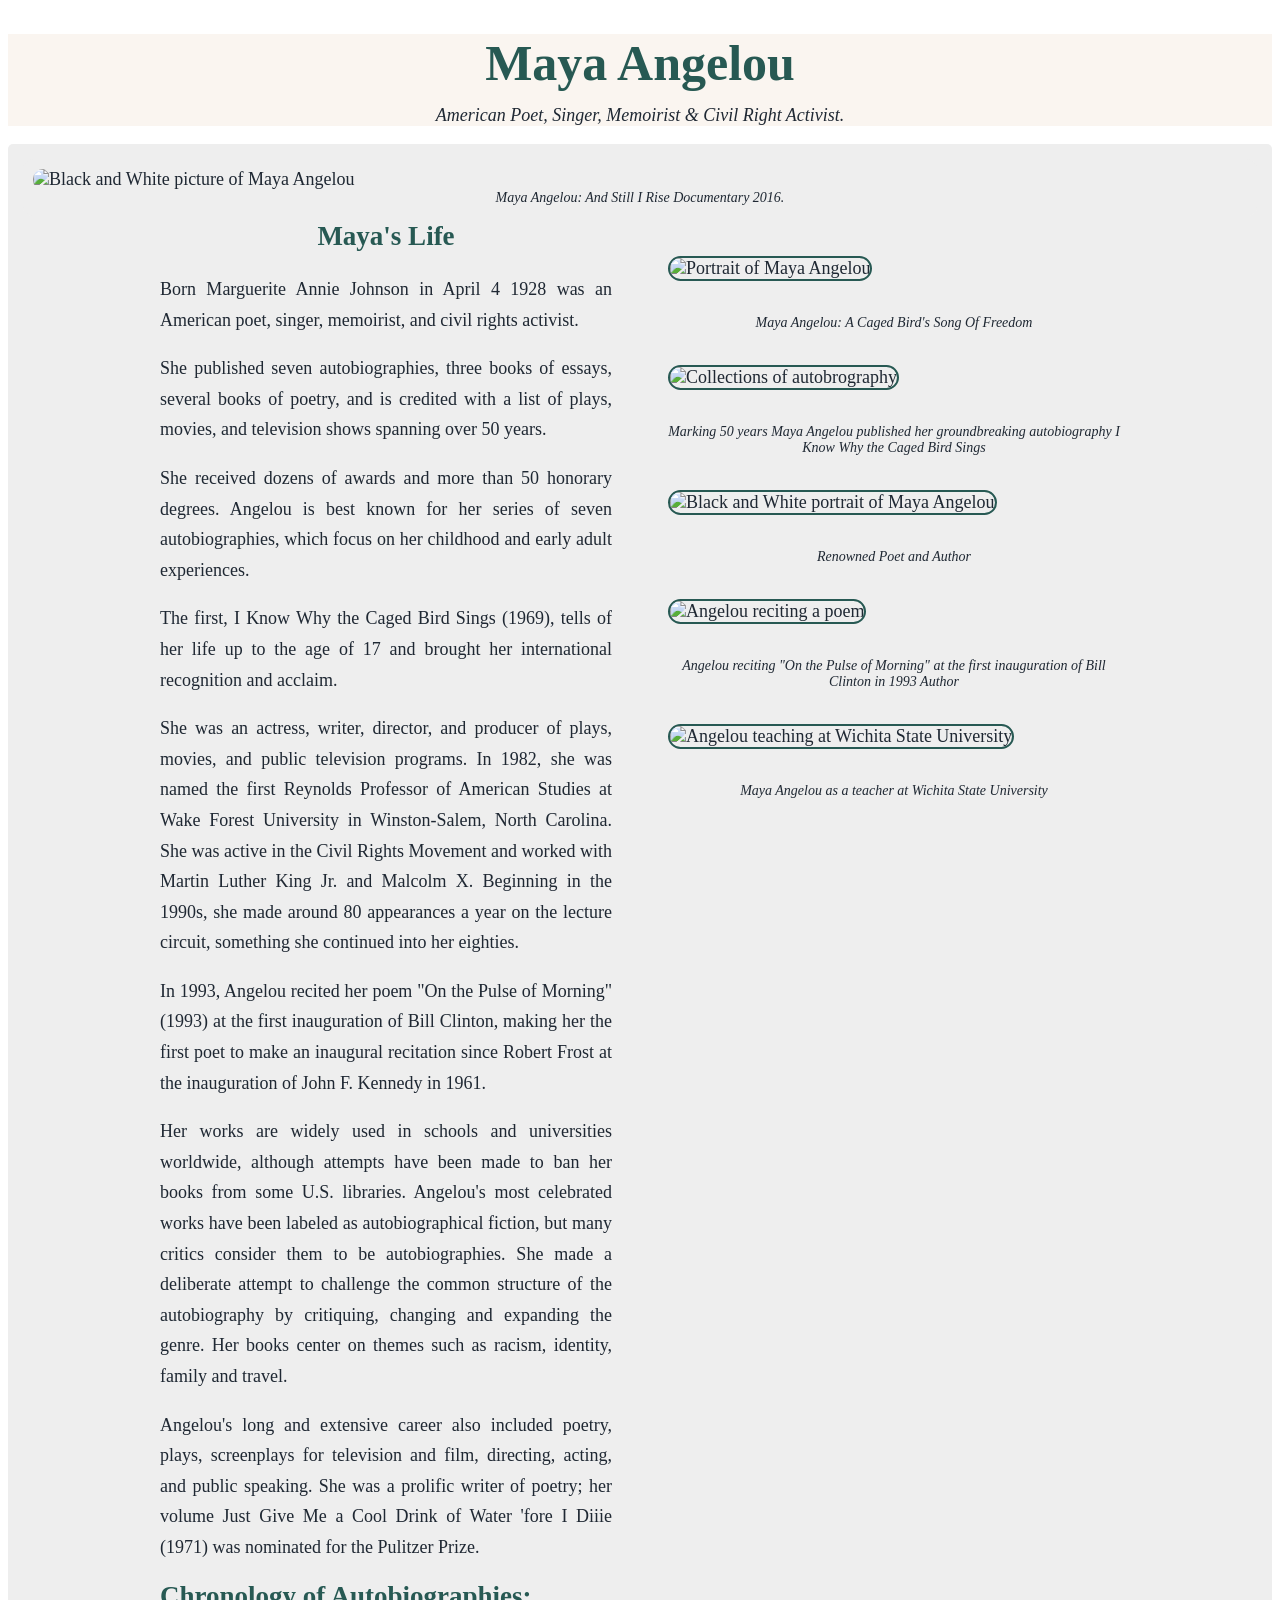
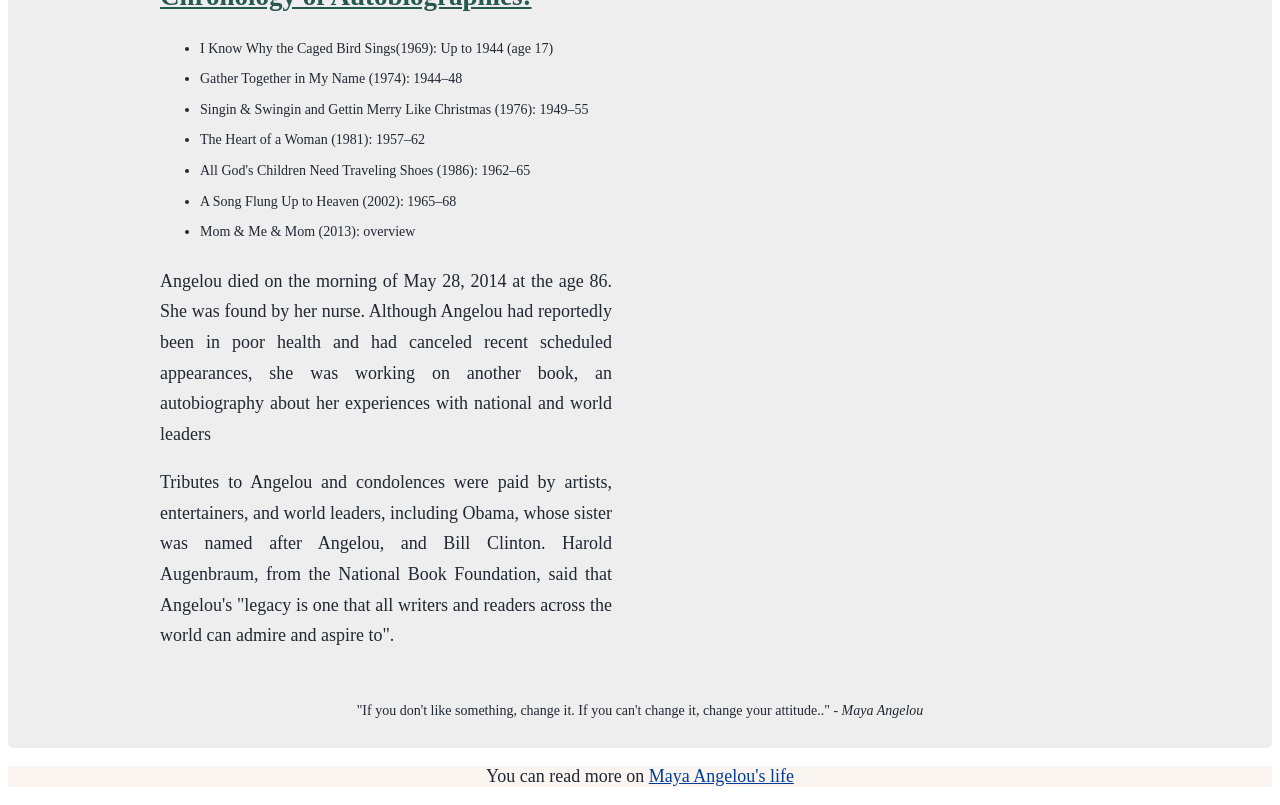
==== index.html @ 57ad1bd8 "change style" ====
<!DOCTYPE html>
<html lang="en">
<head>

  <meta charset="utf-8">
  <meta name="viewport" content="width=device-width, initial-scale=1">

  <title>Tribute</title>
  <link rel="icon" href="favicon.ico" />
  <link rel="stylesheet" href="style.css">

</head>

<body>

  <header>
    <h1 id="title">Maya Angelou</h1>
    <p id="p-title">American Poet, Singer, Memoirist &amp; Civil Right Activist. </p>
  </header>

  <script src="https://cdn.freecodecamp.org/testable-projects-fcc/v1/bundle.js"></script>

  <main id= "main">

    <figure id="img-div">
      <img id ="image" src ="https://i.postimg.cc/cHkvZTs2/mayaImg1.jpg" alt="Black and White picture of Maya Angelou">
      <figcaption id="img-caption">Maya Angelou: And Still I Rise Documentary 2016.</figcaption>
    </figure>

    <div id="life-info">

      <div id="life-maya">
        <h2>Maya's Life</h2>
          <p>Born Marguerite Annie Johnson in April 4 1928 was an American poet, singer, memoirist, and civil rights activist.</p>
          <p>She published seven autobiographies, three books of essays, several books of poetry, and is credited with a list of plays, movies, and television shows spanning over 50 years.</p>
          <p>She received dozens of awards and more than 50 honorary degrees. Angelou is best known for her series of seven autobiographies, which focus on her childhood and early adult experiences.</p>
          <p>The first, I Know Why the Caged Bird Sings (1969), tells of her life up to the age of 17 and brought her international recognition and acclaim.</p>
          <p> She was an actress, writer, director, and producer of plays, movies, and public television programs. In 1982, she was named the first Reynolds Professor of American Studies at Wake Forest University in Winston-Salem, North Carolina. She was active in the Civil Rights Movement and worked with Martin Luther King Jr. and Malcolm X. Beginning in the 1990s, she made around 80 appearances a year on the lecture circuit, something she continued into her eighties.</p>  
          <p>In 1993, Angelou recited her poem "On the Pulse of Morning" (1993) at the first inauguration of Bill Clinton, making her the first poet to make an inaugural recitation since Robert Frost at the inauguration of John F. Kennedy in 1961.</p>
          <p>Her works are widely used in schools and universities worldwide, although attempts have been made to ban her books from some U.S. libraries. Angelou's most celebrated works have been labeled as autobiographical fiction, but many critics consider them to be autobiographies. She made a deliberate attempt to challenge the common structure of the autobiography by critiquing, changing and expanding the genre. Her books center on themes such as racism, identity, family and travel.</p>
          <p>Angelou's long and extensive career also included poetry, plays, screenplays for television and film, directing, acting, and public speaking. She was a prolific writer of poetry; her volume Just Give Me a Cool Drink of Water 'fore I Diiie (1971) was nominated for the Pulitzer Prize.</p>

        <h2 id="autobio">Chronology of Autobiographies:</h2>
          <ul>
            <li>I Know Why the Caged Bird Sings(1969): Up to 1944 (age 17)</li>
            <li>Gather Together in My Name (1974): 1944–48</li>
            <li>Singin &amp; Swingin and Gettin Merry Like Christmas (1976): 1949–55</li>
            <li>The Heart of a Woman (1981): 1957–62</li>
            <li>All God's Children Need Traveling Shoes (1986): 1962–65</li>
            <li>A Song Flung Up to Heaven (2002): 1965–68</li>
            <li>Mom &amp; Me &amp; Mom (2013): overview</li>
          </ul>

          <p>Angelou died on the morning of May 28, 2014 at the age 86. She was found by her nurse. Although Angelou had reportedly been in poor health and had canceled recent scheduled appearances, she was working on another book, an autobiography about her experiences with national and world leaders</p>
          <p>Tributes to Angelou and condolences were paid by artists, entertainers, and world leaders, including Obama, whose sister was named after Angelou, and Bill Clinton. Harold Augenbraum, from the National Book Foundation, said that Angelou's &quot;legacy is one that all writers and readers across the world can admire and aspire to&quot;.</p>
      </div>

      <div id="life-imgs">
        <img class="img-books" src="https://i.postimg.cc/gc5xTMt6/mayaImg3.jpg" alt="Portrait of Maya Angelou">
        <p class="img-caption">Maya Angelou: A Caged Bird&apos;s Song Of Freedom</p>

        <img class="img-books" src="https://i.postimg.cc/rp8sr7s7/mayaImg6.jpg" alt="Collections of autobrography">
        <p class="img-caption">Marking 50 years Maya Angelou published her groundbreaking autobiography I Know Why the Caged Bird Sings</p>

        <img class="img-books" src="https://i.postimg.cc/VNRSZm2Y/mayaImg.jpg" alt="Black and White portrait of Maya Angelou">
        <p class="img-caption">Renowned Poet and Author</p>


        <img class="img-books" src="https://i.postimg.cc/wvjXmZ2q/mayaImg4.jpg" alt="Angelou reciting a poem">
        <p class="img-caption">Angelou reciting "On the Pulse of Morning" at the first inauguration of Bill Clinton in 1993 Author</p>

        <img class="img-books" src="https://i.postimg.cc/xdYy0cbb/mayaImg2.jpg" alt="Angelou teaching at Wichita State University">
        <p class="img-caption">Maya Angelou as a teacher at Wichita State University</p>
      </div>

    </div>

    <div id="tribute-info">
      <blockquote> 
        &quot;If you don&apos;t like something, change it. If you can&apos;t change it, change your attitude..&quot;
        <cite>
        - Maya Angelou
        </cite>
      </blockquote>
    </div>

  </main>

  <footer>
    <p> You can read more on <a id="tribute-link"href="https://en.wikipedia.org/wiki/Maya_Angelou" target="_blank"> Maya Angelou&apos;s life </a></p>
  </footer>

</body>
</html>
---- style.css ----
* {
  box-sizing: border-box;
}

header, main, footer {
  background: rgb(250, 245, 240);
  /* color: rgb(250, 240, 230); */
}

body{
  /* font-family: "Didot", Arial, sans-serif; */
  /* background-color: #F5F5F5; */
  color:#1F2833;
  font-size: 18px;
}

#main{
  padding: 15px;
  border-radius: 5px;
  background: #eee; 
}

#title{
  text-align: center;
  font-weight: bold;
  font-size: 50px;
  color:#275953;
}

#p-title{
  margin-top: -20px;
  text-align: center;
  font-style: italic;
}

#image{
  max-width: 100%;
  display: block;
  margin: 0 auto;
  border-radius: 10px;
}

#img-div{
  background-color:#eee;
  margin: 0;
  padding: 10px;
  border-radius:10px;
}

#img-caption{
  font-size: 14px;
  font-style: italic;
  text-align: center;
}

h2{
  margin-top: -15px;
  text-align: center;
  color:#275953;
}


#autobio{
  text-align: left;
  text-decoration: underline; 
  margin-top: 10px;
}

ul{
  font-size: 14px;
}

#life-info {
  max-width: 1000px;
  height: auto;
  margin: 0 auto;
  display: grid;
  grid-gap: 1rem;
  grid-template-columns: repeat(auto-fit, minmax(400px, 1fr));
}

#life-maya {
  line-height: 1.7em;
  text-align: justify;
  padding: 20px;
}

#life-imgs{
  padding: 20px;
}

.img-books{
  max-width: 100%;
  border-radius: 20px;
  border: 2px solid #275953;
  margin: 20px 0;
}

.img-caption{
  font-size: 14px;
  font-style: italic;
  text-align: center;
}

#tribute-info{
  text-align: center;       
  font-size: 14px; 
}

footer {
  text-align: center;       
}

a{
  text-decoration: underline;
  color:#003E9C;  
  text-align: center;
}

a:hover{
  color:#732828;
}
@media (max-width: 320px) {
  #life-info {
    width: 100%;
  }
}  

@media  (max-width: 850px) {
  #life-info{
    grid-template-columns: 2fr;  
    width: 100%;
  }
}
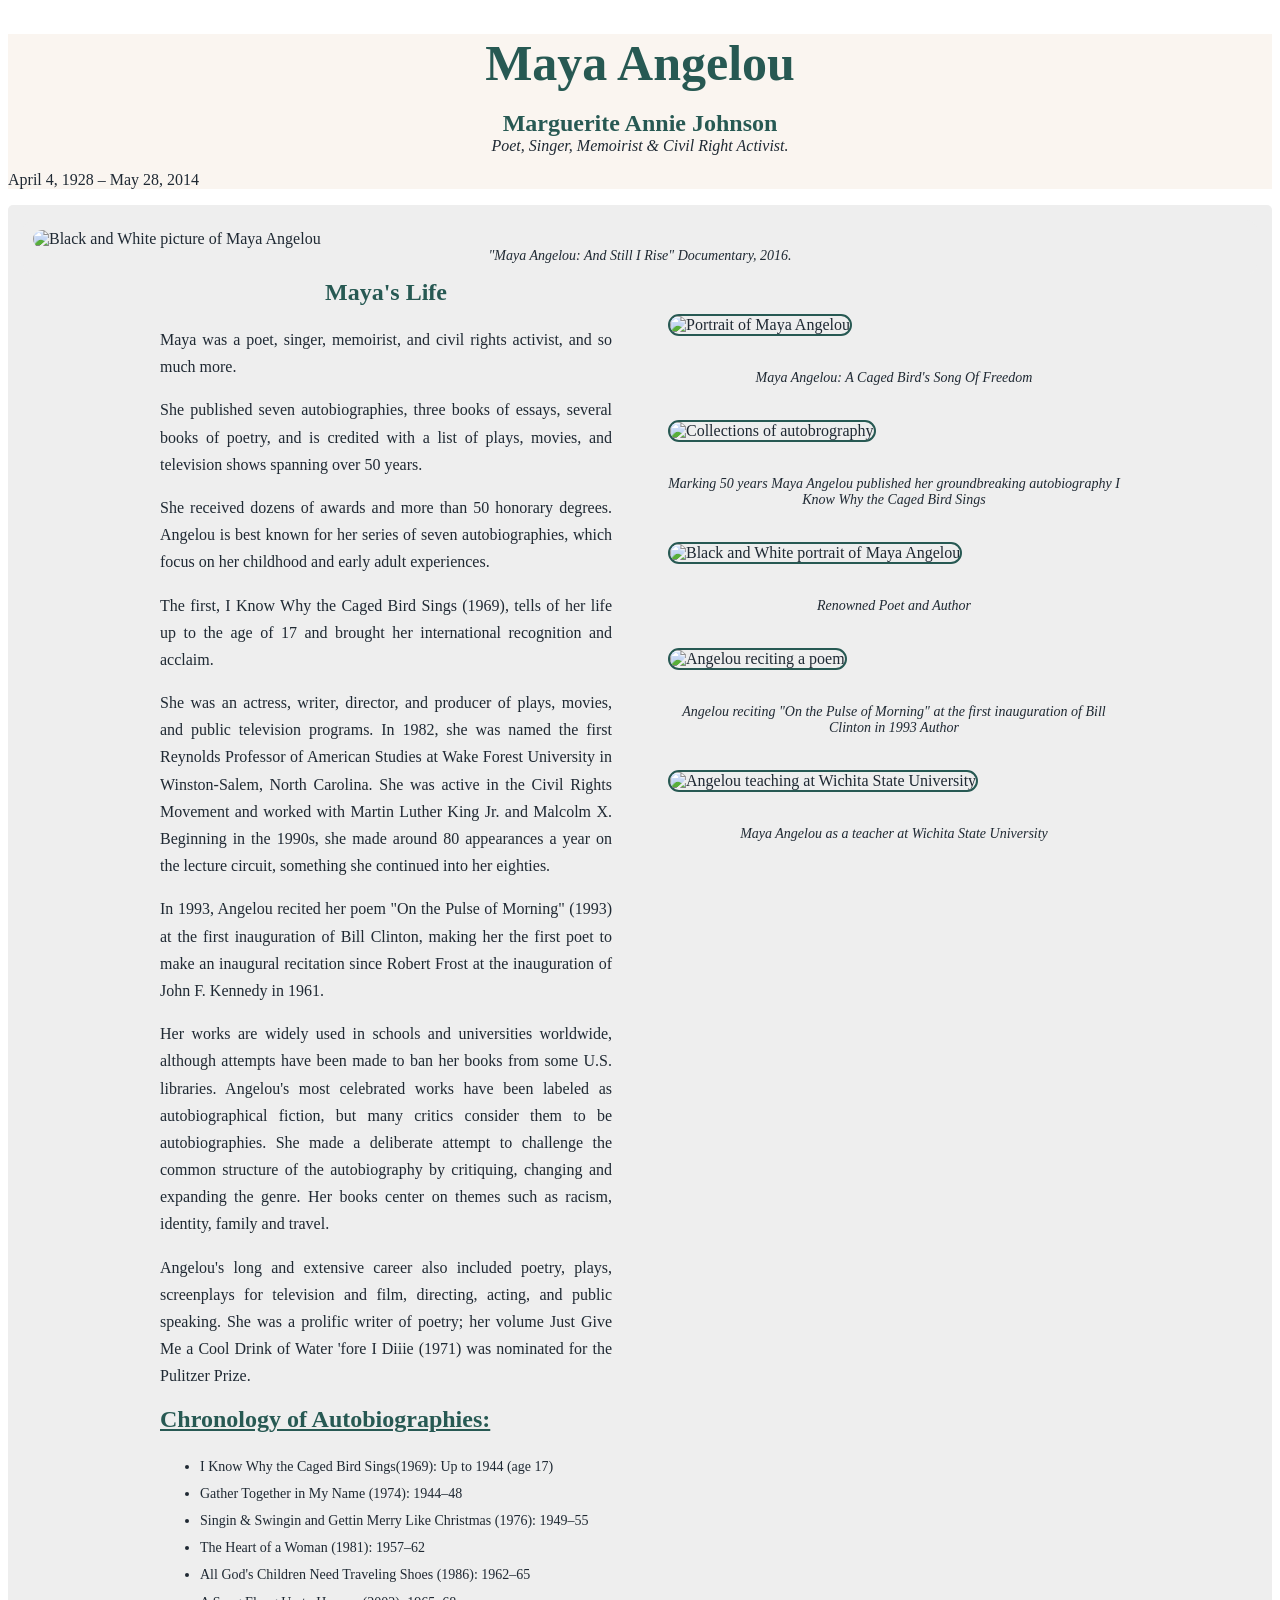
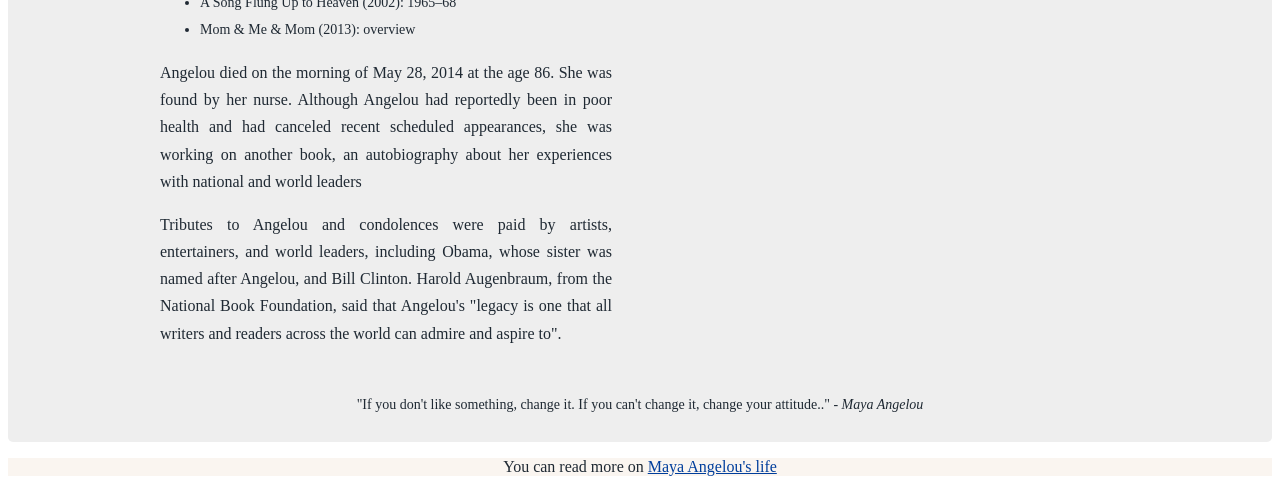
==== commit daf7f19c: "fix text and links" ====
--- a/index.html
+++ b/index.html
@@ -15,7 +15,9 @@
 
   <header>
     <h1 id="title">Maya Angelou</h1>
-    <p id="p-title">American Poet, Singer, Memoirist &amp; Civil Right Activist. </p>
+    <h2>Marguerite Annie Johnson</h2>
+    <p id="p-title">Poet, Singer, Memoirist &amp; Civil Right Activist. </p>
+    <p>April 4, 1928 – May 28, 2014</p>
   </header>
 
   <script src="https://cdn.freecodecamp.org/testable-projects-fcc/v1/bundle.js"></script>
@@ -24,14 +26,14 @@
 
     <figure id="img-div">
       <img id ="image" src ="https://i.postimg.cc/cHkvZTs2/mayaImg1.jpg" alt="Black and White picture of Maya Angelou">
-      <figcaption id="img-caption">Maya Angelou: And Still I Rise Documentary 2016.</figcaption>
+      <figcaption id="img-caption">"Maya Angelou: And Still I Rise" Documentary, 2016.</figcaption>
     </figure>
 
     <div id="life-info">
 
       <div id="life-maya">
         <h2>Maya's Life</h2>
-          <p>Born Marguerite Annie Johnson in April 4 1928 was an American poet, singer, memoirist, and civil rights activist.</p>
+          <p>Maya was a poet, singer, memoirist, and civil rights activist, and so much more.</p>
           <p>She published seven autobiographies, three books of essays, several books of poetry, and is credited with a list of plays, movies, and television shows spanning over 50 years.</p>
           <p>She received dozens of awards and more than 50 honorary degrees. Angelou is best known for her series of seven autobiographies, which focus on her childhood and early adult experiences.</p>
           <p>The first, I Know Why the Caged Bird Sings (1969), tells of her life up to the age of 17 and brought her international recognition and acclaim.</p>
@@ -87,7 +89,7 @@
   </main>
 
   <footer>
-    <p> You can read more on <a id="tribute-link"href="https://en.wikipedia.org/wiki/Maya_Angelou" target="_blank"> Maya Angelou&apos;s life </a></p>
+    <p> You can read more on <a id="tribute-link"href="https://www.mayaangelou.com/" target="_blank"> Maya Angelou&apos;s life </a></p>
   </footer>
 
 </body>
--- a/style.css
+++ b/style.css
@@ -10,8 +10,8 @@
 body{
   /* font-family: "Didot", Arial, sans-serif; */
   /* background-color: #F5F5F5; */
-  color:#1F2833;
-  font-size: 18px;
+  color:rgb(31, 41, 51);
+  /* font-size: 20px; */
 }
 
 #main{
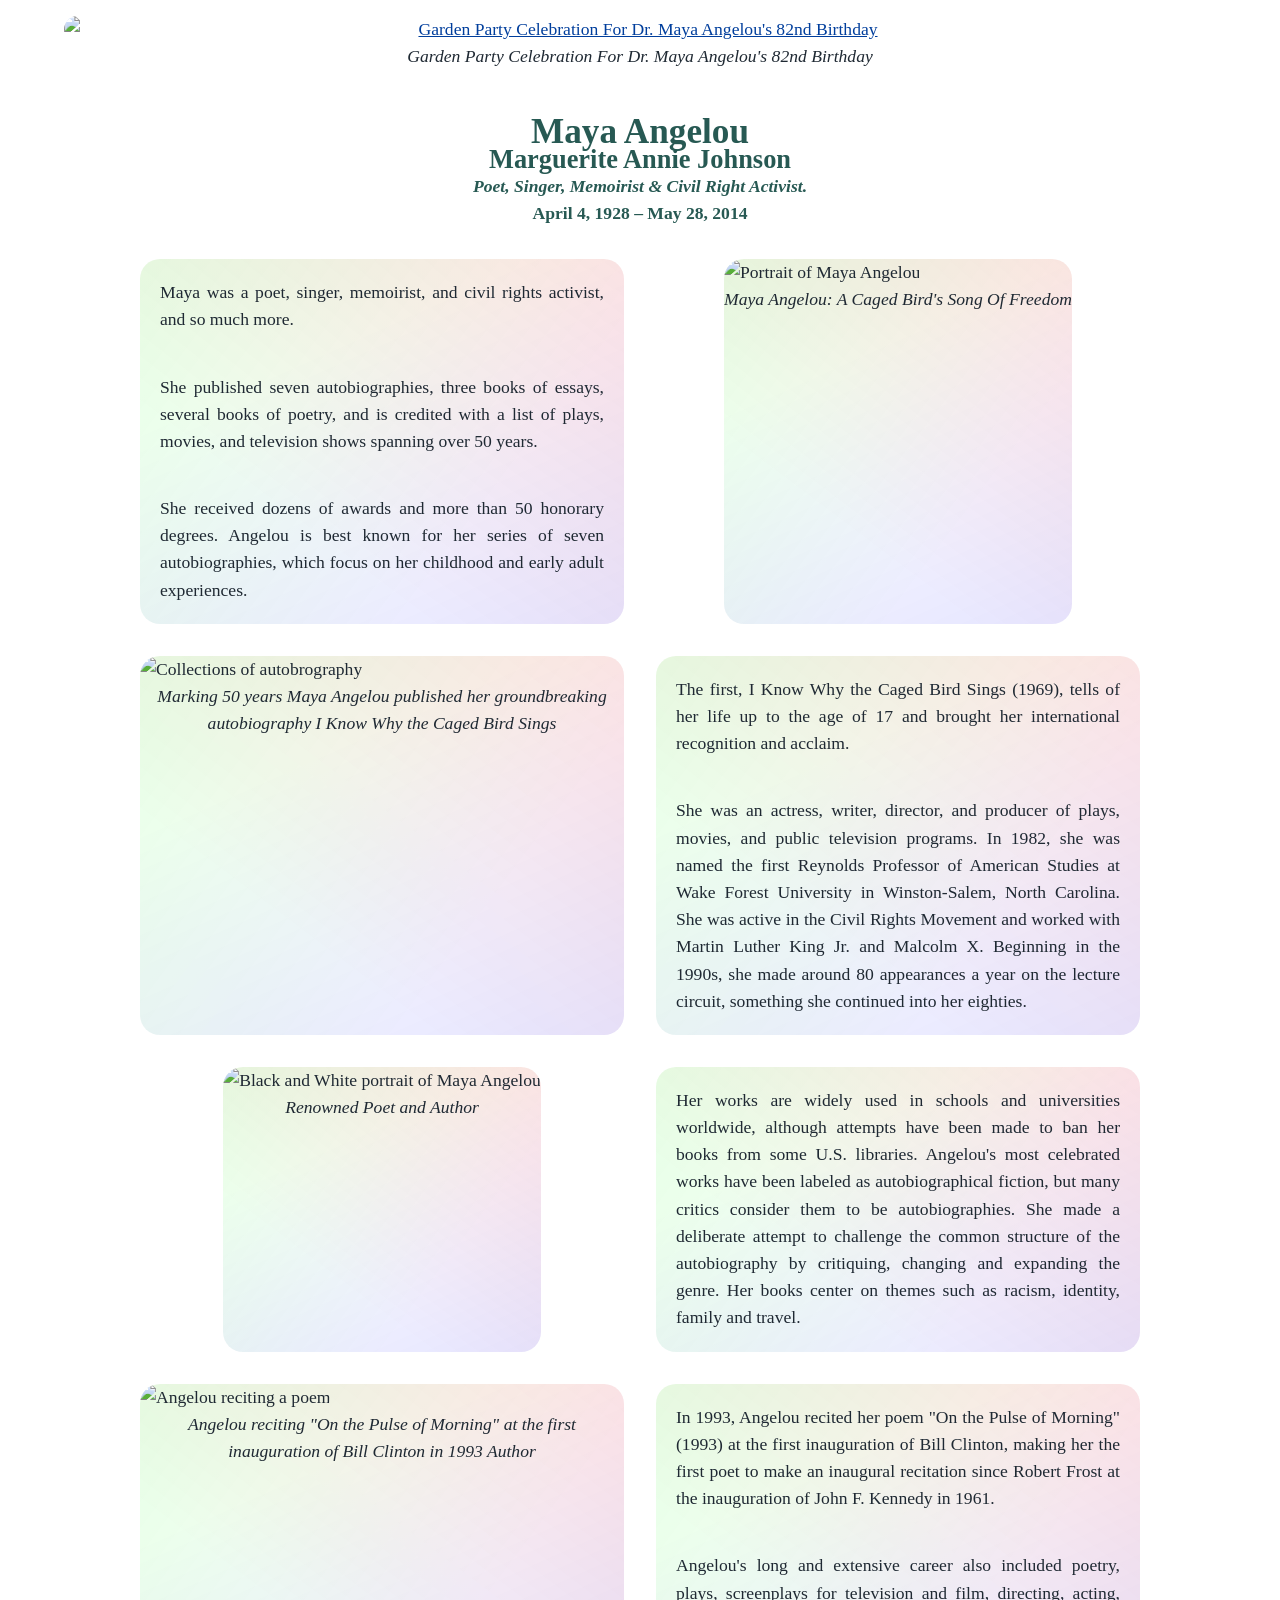
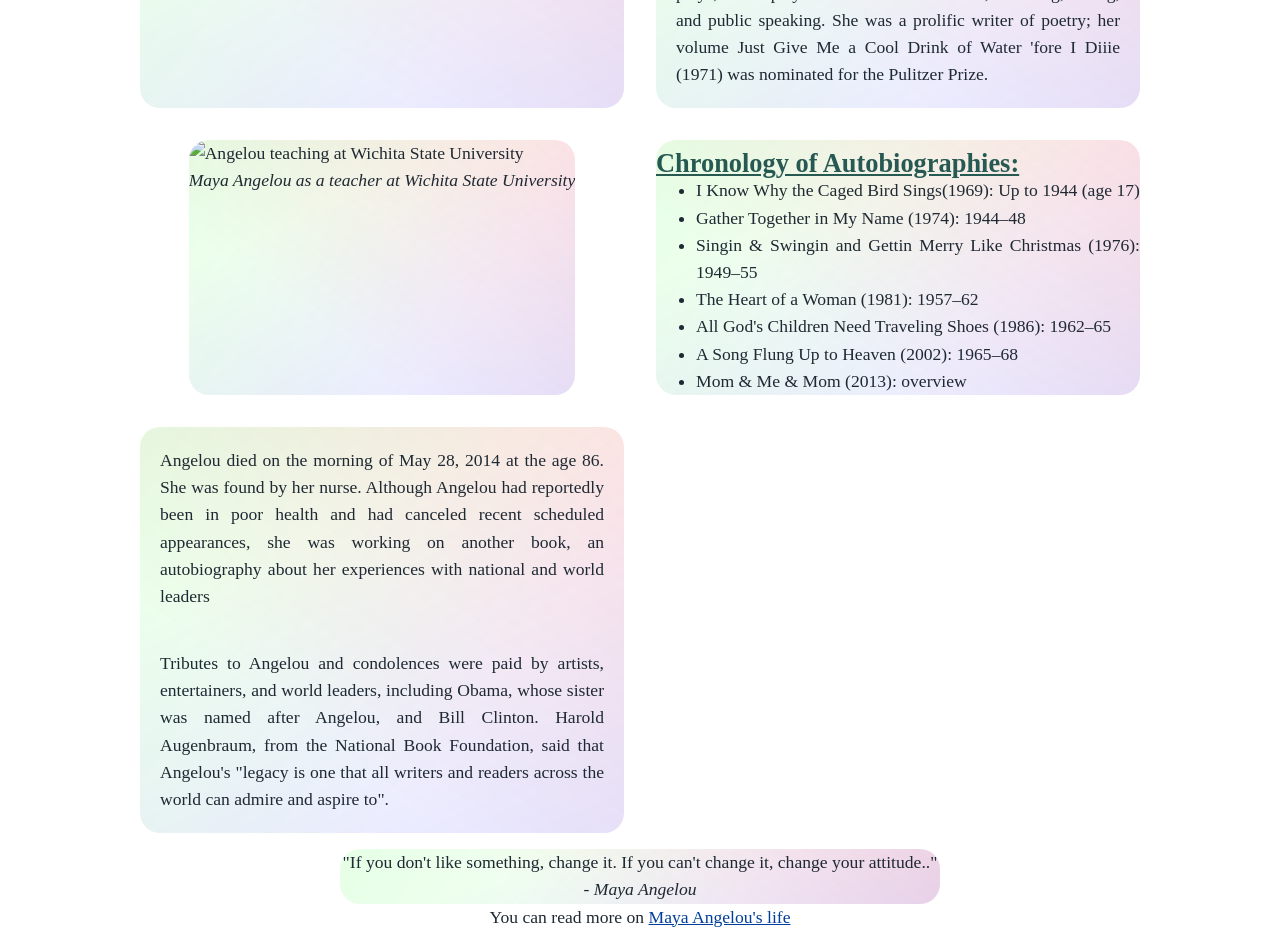
==== commit b430761b: "change style" ====
--- a/index.html
+++ b/index.html
@@ -6,7 +6,7 @@
   <meta name="viewport" content="width=device-width, initial-scale=1">
 
   <title>Tribute</title>
-  <link rel="icon" href="favicon.ico" />
+  <link rel="icon" href="assets/favicon.ico" />
   <link rel="stylesheet" href="style.css">
 
 </head>
@@ -14,34 +14,71 @@
 <body>
 
   <header>
-    <h1 id="title">Maya Angelou</h1>
-    <h2>Marguerite Annie Johnson</h2>
-    <p id="p-title">Poet, Singer, Memoirist &amp; Civil Right Activist. </p>
-    <p>April 4, 1928 – May 28, 2014</p>
+    <figure id="img-div">
+      <a href="https://i.postimg.cc/xTQ5CkVR/maya17.jpg">
+      <img id ="image" src ="https://i.postimg.cc/xTQ5CkVR/maya17.jpg" alt="Garden Party Celebration For Dr. Maya Angelou's 82nd Birthday"></a>
+      <figcaption id="img-caption">Garden Party Celebration For Dr. Maya Angelou's 82nd Birthday</figcaption>
+    </figure>
+
   </header>
-
-  <script src="https://cdn.freecodecamp.org/testable-projects-fcc/v1/bundle.js"></script>
 
   <main id= "main">
 
-    <figure id="img-div">
-      <img id ="image" src ="https://i.postimg.cc/cHkvZTs2/mayaImg1.jpg" alt="Black and White picture of Maya Angelou">
-      <figcaption id="img-caption">"Maya Angelou: And Still I Rise" Documentary, 2016.</figcaption>
-    </figure>
+    <div id="title">
+      <h1>Maya Angelou</h1>
+      <h2>Marguerite Annie Johnson</h2>
+        <p id="p-title">Poet, Singer, Memoirist &amp; Civil Right Activist. </p>
+        <p>April 4, 1928 – May 28, 2014</p>
+    </div>
 
-    <div id="life-info">
+    <div id="tribute-info">
+        
+      <div class="container">
+        <p>Maya was a poet, singer, memoirist, and civil rights activist, and so much more.</p>
+        <p>She published seven autobiographies, three books of essays, several books of poetry, and is credited with a list of plays, movies, and television shows spanning over 50 years.</p>
+        <p>She received dozens of awards and more than 50 honorary degrees. Angelou is best known for her series of seven autobiographies, which focus on her childhood and early adult experiences.</p>
+      </div>
 
-      <div id="life-maya">
-        <h2>Maya's Life</h2>
-          <p>Maya was a poet, singer, memoirist, and civil rights activist, and so much more.</p>
-          <p>She published seven autobiographies, three books of essays, several books of poetry, and is credited with a list of plays, movies, and television shows spanning over 50 years.</p>
-          <p>She received dozens of awards and more than 50 honorary degrees. Angelou is best known for her series of seven autobiographies, which focus on her childhood and early adult experiences.</p>
-          <p>The first, I Know Why the Caged Bird Sings (1969), tells of her life up to the age of 17 and brought her international recognition and acclaim.</p>
-          <p> She was an actress, writer, director, and producer of plays, movies, and public television programs. In 1982, she was named the first Reynolds Professor of American Studies at Wake Forest University in Winston-Salem, North Carolina. She was active in the Civil Rights Movement and worked with Martin Luther King Jr. and Malcolm X. Beginning in the 1990s, she made around 80 appearances a year on the lecture circuit, something she continued into her eighties.</p>  
-          <p>In 1993, Angelou recited her poem "On the Pulse of Morning" (1993) at the first inauguration of Bill Clinton, making her the first poet to make an inaugural recitation since Robert Frost at the inauguration of John F. Kennedy in 1961.</p>
-          <p>Her works are widely used in schools and universities worldwide, although attempts have been made to ban her books from some U.S. libraries. Angelou's most celebrated works have been labeled as autobiographical fiction, but many critics consider them to be autobiographies. She made a deliberate attempt to challenge the common structure of the autobiography by critiquing, changing and expanding the genre. Her books center on themes such as racism, identity, family and travel.</p>
-          <p>Angelou's long and extensive career also included poetry, plays, screenplays for television and film, directing, acting, and public speaking. She was a prolific writer of poetry; her volume Just Give Me a Cool Drink of Water 'fore I Diiie (1971) was nominated for the Pulitzer Prize.</p>
+      <div class="container">
+        <img class="tribute-img" src="https://i.postimg.cc/gc5xTMt6/mayaImg3.jpg" alt="Portrait of Maya Angelou">
+        <div class="img-caption">Maya Angelou: A Caged Bird&apos;s Song Of Freedom</div>
+      </div>
 
+      <div class="container">
+        <img class="tribute-img" src="https://i.postimg.cc/rp8sr7s7/mayaImg6.jpg" alt="Collections of autobrography">
+        <div class="img-caption">Marking 50 years Maya Angelou published her groundbreaking autobiography I Know Why the Caged Bird Sings</div>
+      </div>
+
+      <div class="container">
+        <p>The first, I Know Why the Caged Bird Sings (1969), tells of her life up to the age of 17 and brought her international recognition and acclaim.</p>
+        <p> She was an actress, writer, director, and producer of plays, movies, and public television programs. In 1982, she was named the first Reynolds Professor of American Studies at Wake Forest University in Winston-Salem, North Carolina. She was active in the Civil Rights Movement and worked with Martin Luther King Jr. and Malcolm X. Beginning in the 1990s, she made around 80 appearances a year on the lecture circuit, something she continued into her eighties.</p>  
+      </div>
+
+      <div class="container">
+        <img class="tribute-img" src="https://i.postimg.cc/VNRSZm2Y/mayaImg.jpg" alt="Black and White portrait of Maya Angelou">
+        <div class="img-caption">Renowned Poet and Author</div>
+      </div>
+
+      <div class="container">
+        <p>Her works are widely used in schools and universities worldwide, although attempts have been made to ban her books from some U.S. libraries. Angelou's most celebrated works have been labeled as autobiographical fiction, but many critics consider them to be autobiographies. She made a deliberate attempt to challenge the common structure of the autobiography by critiquing, changing and expanding the genre. Her books center on themes such as racism, identity, family and travel.</p>
+      </div>
+
+      <div class="container">
+        <img class="tribute-img" src="https://i.postimg.cc/wvjXmZ2q/mayaImg4.jpg" alt="Angelou reciting a poem">
+        <div class="img-caption">Angelou reciting "On the Pulse of Morning" at the first inauguration of Bill Clinton in 1993 Author</div>
+      </div>
+      
+      <div class="container">
+        <p>In 1993, Angelou recited her poem "On the Pulse of Morning" (1993) at the first inauguration of Bill Clinton, making her the first poet to make an inaugural recitation since Robert Frost at the inauguration of John F. Kennedy in 1961.</p>
+        <p>Angelou's long and extensive career also included poetry, plays, screenplays for television and film, directing, acting, and public speaking. She was a prolific writer of poetry; her volume Just Give Me a Cool Drink of Water 'fore I Diiie (1971) was nominated for the Pulitzer Prize.</p>
+      </div>
+
+      <div class="container">
+        <img class="tribute-img" src="https://i.postimg.cc/xdYy0cbb/mayaImg2.jpg" alt="Angelou teaching at Wichita State University">
+        <div class="img-caption">Maya Angelou as a teacher at Wichita State University</div>
+      </div>
+
+      <div class="container">
         <h2 id="autobio">Chronology of Autobiographies:</h2>
           <ul>
             <li>I Know Why the Caged Bird Sings(1969): Up to 1944 (age 17)</li>
@@ -52,32 +89,21 @@
             <li>A Song Flung Up to Heaven (2002): 1965–68</li>
             <li>Mom &amp; Me &amp; Mom (2013): overview</li>
           </ul>
-
-          <p>Angelou died on the morning of May 28, 2014 at the age 86. She was found by her nurse. Although Angelou had reportedly been in poor health and had canceled recent scheduled appearances, she was working on another book, an autobiography about her experiences with national and world leaders</p>
-          <p>Tributes to Angelou and condolences were paid by artists, entertainers, and world leaders, including Obama, whose sister was named after Angelou, and Bill Clinton. Harold Augenbraum, from the National Book Foundation, said that Angelou's &quot;legacy is one that all writers and readers across the world can admire and aspire to&quot;.</p>
       </div>
 
-      <div id="life-imgs">
-        <img class="img-books" src="https://i.postimg.cc/gc5xTMt6/mayaImg3.jpg" alt="Portrait of Maya Angelou">
-        <p class="img-caption">Maya Angelou: A Caged Bird&apos;s Song Of Freedom</p>
-
-        <img class="img-books" src="https://i.postimg.cc/rp8sr7s7/mayaImg6.jpg" alt="Collections of autobrography">
-        <p class="img-caption">Marking 50 years Maya Angelou published her groundbreaking autobiography I Know Why the Caged Bird Sings</p>
-
-        <img class="img-books" src="https://i.postimg.cc/VNRSZm2Y/mayaImg.jpg" alt="Black and White portrait of Maya Angelou">
-        <p class="img-caption">Renowned Poet and Author</p>
-
-
-        <img class="img-books" src="https://i.postimg.cc/wvjXmZ2q/mayaImg4.jpg" alt="Angelou reciting a poem">
-        <p class="img-caption">Angelou reciting "On the Pulse of Morning" at the first inauguration of Bill Clinton in 1993 Author</p>
-
-        <img class="img-books" src="https://i.postimg.cc/xdYy0cbb/mayaImg2.jpg" alt="Angelou teaching at Wichita State University">
-        <p class="img-caption">Maya Angelou as a teacher at Wichita State University</p>
+      <div class="container">
+        <p>Angelou died on the morning of May 28, 2014 at the age 86. She was found by her nurse. Although Angelou had reportedly been in poor health and had canceled recent scheduled appearances, she was working on another book, an autobiography about her experiences with national and world leaders</p>
+        <p>Tributes to Angelou and condolences were paid by artists, entertainers, and world leaders, including Obama, whose sister was named after Angelou, and Bill Clinton. Harold Augenbraum, from the National Book Foundation, said that Angelou's &quot;legacy is one that all writers and readers across the world can admire and aspire to&quot;.</p>
       </div>
-
+      
     </div>
 
-    <div id="tribute-info">
+    
+  </main>
+  
+  <footer>
+
+    <div id="quote" class="container">
       <blockquote> 
         &quot;If you don&apos;t like something, change it. If you can&apos;t change it, change your attitude..&quot;
         <cite>
@@ -86,11 +112,11 @@
       </blockquote>
     </div>
 
-  </main>
+    <p> You can read more on <a id="tribute-link"href="https://www.mayaangelou.com/" target="_blank"> Maya Angelou&apos;s life </a></p>
 
-  <footer>
-    <p> You can read more on <a id="tribute-link"href="https://www.mayaangelou.com/" target="_blank"> Maya Angelou&apos;s life </a></p>
   </footer>
+
+  <script src="https://cdn.freecodecamp.org/testable-projects-fcc/v1/bundle.js"></script>
 
 </body>
 </html>
--- a/style.css
+++ b/style.css
@@ -1,133 +1,133 @@
 * {
   box-sizing: border-box;
+  margin: 0 auto;
 }
 
 header, main, footer {
-  background: rgb(250, 245, 240);
-  /* color: rgb(250, 240, 230); */
+  /* background: rgb(250, 230, 240); */
+  margin: 1rem 0;
 }
 
 body{
-  /* font-family: "Didot", Arial, sans-serif; */
   /* background-color: #F5F5F5; */
   color:rgb(31, 41, 51);
-  /* font-size: 20px; */
+  text-align: center;
+  font-size: 1.1rem;
+  line-height: 1.7rem;
 }
 
 #main{
-  padding: 15px;
-  border-radius: 5px;
-  background: #eee; 
+  /* border-radius: 5px; */
+  /* background: #eee;  */
 }
 
 #title{
-  text-align: center;
   font-weight: bold;
-  font-size: 50px;
+  /* font-size: 5rem; */
   color:#275953;
+  padding: 2rem;
 }
 
 #p-title{
-  margin-top: -20px;
-  text-align: center;
+  /* margin-top: -20px; */
   font-style: italic;
 }
 
-#image{
-  max-width: 100%;
-  display: block;
-  margin: 0 auto;
-  border-radius: 10px;
+#img-div{
+  /* background-color:rgb(255, 214, 214); */
+  /* margin: auto 0;
+  padding: 0px; */
+  /* border-radius: 10px; */
+  border-radius: 20px;
+  max-width: 90%;
+  /* overflow: hidden; */
+  /* margin: 0 auto; */
 }
 
-#img-div{
-  background-color:#eee;
-  margin: 0;
-  padding: 10px;
-  border-radius:10px;
+#image{
+  border-radius: 30px;
+  display: block;
+  max-width: 100%;
+  /* margin: 0 auto; */
+  /* padding: 20px 0; */
 }
 
 #img-caption{
-  font-size: 14px;
+  /* font-size: 14px; */
   font-style: italic;
-  text-align: center;
 }
 
 h2{
-  margin-top: -15px;
-  text-align: center;
+  /* margin-top: -15px; */
   color:#275953;
 }
 
 
 #autobio{
-  text-align: left;
   text-decoration: underline; 
   margin-top: 10px;
 }
 
 ul{
-  font-size: 14px;
+  /* font-size: 14px; */
 }
 
-#life-info {
+#tribute-info {
+  height: auto;
+  display: grid;
+  grid-gap: 2rem;
+  grid-template-columns: repeat(auto-fit, minmax(450px, 1fr));
+  /* grid-template-columns: 1fr 1fr; */
   max-width: 1000px;
-  height: auto;
   margin: 0 auto;
-  display: grid;
-  grid-gap: 1rem;
-  grid-template-columns: repeat(auto-fit, minmax(400px, 1fr));
+  text-align: justify;
 }
 
-#life-maya {
-  line-height: 1.7em;
-  text-align: justify;
+.container{
+  background: 
+  linear-gradient(217deg, rgba(255,0,0,.1), rgba(255,0,0,0) 70.71%),
+  linear-gradient(127deg, rgba(0,255,0,.1), rgba(0,255,0,0) 70.71%),
+  linear-gradient(336deg, rgba(0,0,255,.1), rgba(0,0,255,0) 70.71%);  /* border: 2px solid #275953; */
+  border-radius: 20px;
+  max-width: 600px;
+  overflow: hidden;
+  margin: 0 auto;
+}
+
+.container > p{
   padding: 20px;
 }
-
-#life-imgs{
-  padding: 20px;
-}
-
-.img-books{
+.tribute-img{
   max-width: 100%;
   border-radius: 20px;
-  border: 2px solid #275953;
-  margin: 20px 0;
 }
 
 .img-caption{
-  font-size: 14px;
+  /* font-size: 14px; */
   font-style: italic;
   text-align: center;
+  /* background-color: antiquewhite; */
 }
 
-#tribute-info{
-  text-align: center;       
-  font-size: 14px; 
+#quote{
+  /* font-size: 14px;  */
 }
 
-footer {
-  text-align: center;       
-}
 
 a{
   text-decoration: underline;
   color:#003E9C;  
-  text-align: center;
 }
-
 a:hover{
   color:#732828;
 }
 @media (max-width: 320px) {
-  #life-info {
+  #tribute-info {
     width: 100%;
   }
 }  
-
 @media  (max-width: 850px) {
-  #life-info{
+  #tribute-info{
     grid-template-columns: 2fr;  
     width: 100%;
   }
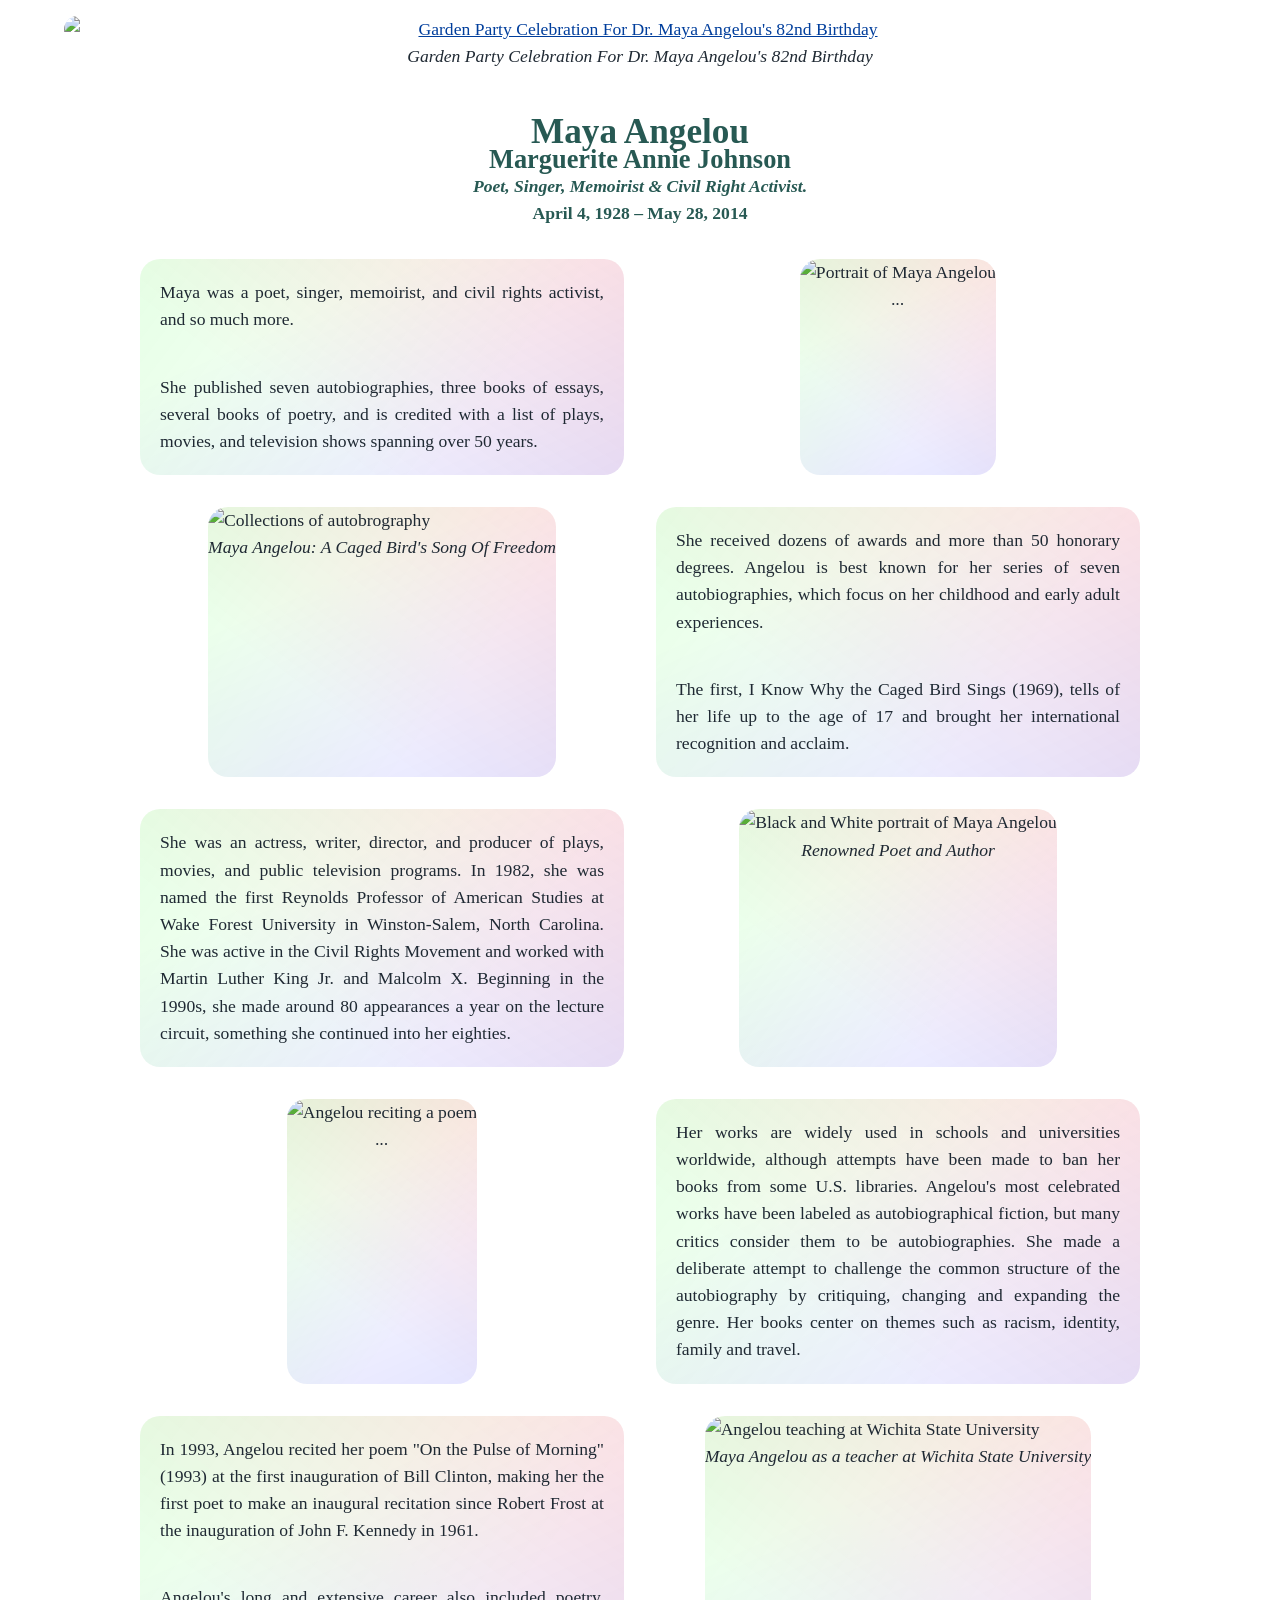
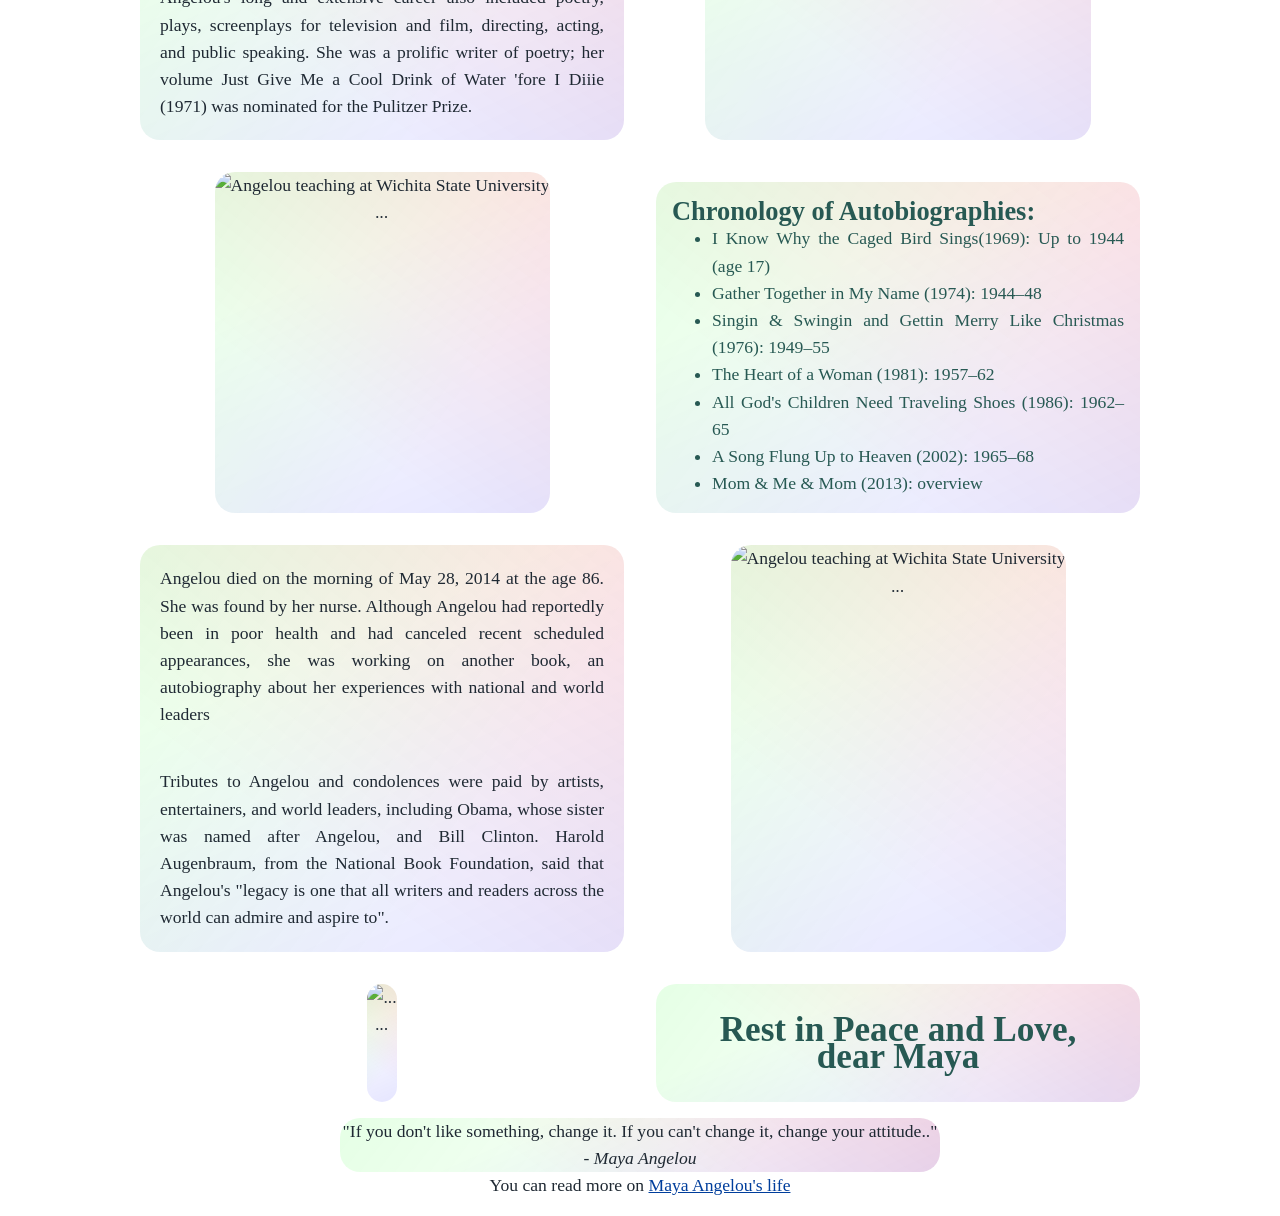
==== commit ce034bec: "change style" ====
--- a/index.html
+++ b/index.html
@@ -36,36 +36,39 @@
       <div class="container">
         <p>Maya was a poet, singer, memoirist, and civil rights activist, and so much more.</p>
         <p>She published seven autobiographies, three books of essays, several books of poetry, and is credited with a list of plays, movies, and television shows spanning over 50 years.</p>
-        <p>She received dozens of awards and more than 50 honorary degrees. Angelou is best known for her series of seven autobiographies, which focus on her childhood and early adult experiences.</p>
       </div>
 
       <div class="container">
-        <img class="tribute-img" src="https://i.postimg.cc/gc5xTMt6/mayaImg3.jpg" alt="Portrait of Maya Angelou">
+        <img class="tribute-img" src="https://i.postimg.cc/zDg23ZbJ/maya2.jpg" alt="Portrait of Maya Angelou">
+        <div class="img-caption">...</div>
+      </div>
+
+      <div class="container">
+        <img class="tribute-img" src="https://i.postimg.cc/wvSWFFP8/maya3.jpg" alt="Collections of autobrography">
         <div class="img-caption">Maya Angelou: A Caged Bird&apos;s Song Of Freedom</div>
       </div>
 
       <div class="container">
-        <img class="tribute-img" src="https://i.postimg.cc/rp8sr7s7/mayaImg6.jpg" alt="Collections of autobrography">
-        <div class="img-caption">Marking 50 years Maya Angelou published her groundbreaking autobiography I Know Why the Caged Bird Sings</div>
+        <p>She received dozens of awards and more than 50 honorary degrees. Angelou is best known for her series of seven autobiographies, which focus on her childhood and early adult experiences.</p>
+        <p>The first, I Know Why the Caged Bird Sings (1969), tells of her life up to the age of 17 and brought her international recognition and acclaim.</p>
       </div>
 
       <div class="container">
-        <p>The first, I Know Why the Caged Bird Sings (1969), tells of her life up to the age of 17 and brought her international recognition and acclaim.</p>
         <p> She was an actress, writer, director, and producer of plays, movies, and public television programs. In 1982, she was named the first Reynolds Professor of American Studies at Wake Forest University in Winston-Salem, North Carolina. She was active in the Civil Rights Movement and worked with Martin Luther King Jr. and Malcolm X. Beginning in the 1990s, she made around 80 appearances a year on the lecture circuit, something she continued into her eighties.</p>  
       </div>
 
       <div class="container">
-        <img class="tribute-img" src="https://i.postimg.cc/VNRSZm2Y/mayaImg.jpg" alt="Black and White portrait of Maya Angelou">
+        <img class="tribute-img" src="https://i.postimg.cc/Zn8LHmpp/maya8.jpg.jpg" alt="Black and White portrait of Maya Angelou">
         <div class="img-caption">Renowned Poet and Author</div>
       </div>
 
       <div class="container">
-        <p>Her works are widely used in schools and universities worldwide, although attempts have been made to ban her books from some U.S. libraries. Angelou's most celebrated works have been labeled as autobiographical fiction, but many critics consider them to be autobiographies. She made a deliberate attempt to challenge the common structure of the autobiography by critiquing, changing and expanding the genre. Her books center on themes such as racism, identity, family and travel.</p>
+        <img class="tribute-img" src="https://i.postimg.cc/jSZZBR9h/maya9.jpg" alt="Angelou reciting a poem">
+        <div class="img-caption">...</div>
       </div>
 
       <div class="container">
-        <img class="tribute-img" src="https://i.postimg.cc/wvjXmZ2q/mayaImg4.jpg" alt="Angelou reciting a poem">
-        <div class="img-caption">Angelou reciting "On the Pulse of Morning" at the first inauguration of Bill Clinton in 1993 Author</div>
+        <p>Her works are widely used in schools and universities worldwide, although attempts have been made to ban her books from some U.S. libraries. Angelou's most celebrated works have been labeled as autobiographical fiction, but many critics consider them to be autobiographies. She made a deliberate attempt to challenge the common structure of the autobiography by critiquing, changing and expanding the genre. Her books center on themes such as racism, identity, family and travel.</p>
       </div>
       
       <div class="container">
@@ -79,7 +82,12 @@
       </div>
 
       <div class="container">
-        <h2 id="autobio">Chronology of Autobiographies:</h2>
+        <img class="tribute-img" src="https://i.postimg.cc/pXQ0YfJ4/maya4.jpg.jpg" alt="Angelou teaching at Wichita State University">
+        <div class="img-caption">...</div>
+      </div>
+
+      <div class="container" id="autobio">
+        <h2>Chronology of Autobiographies:</h2>
           <ul>
             <li>I Know Why the Caged Bird Sings(1969): Up to 1944 (age 17)</li>
             <li>Gather Together in My Name (1974): 1944–48</li>
@@ -94,6 +102,20 @@
       <div class="container">
         <p>Angelou died on the morning of May 28, 2014 at the age 86. She was found by her nurse. Although Angelou had reportedly been in poor health and had canceled recent scheduled appearances, she was working on another book, an autobiography about her experiences with national and world leaders</p>
         <p>Tributes to Angelou and condolences were paid by artists, entertainers, and world leaders, including Obama, whose sister was named after Angelou, and Bill Clinton. Harold Augenbraum, from the National Book Foundation, said that Angelou's &quot;legacy is one that all writers and readers across the world can admire and aspire to&quot;.</p>
+      </div>
+
+      <div class="container">
+        <img class="tribute-img" src="https://i.postimg.cc/8PgK6KML/maya10.jpg" alt="Angelou teaching at Wichita State University">
+        <div class="img-caption">...</div>
+      </div>
+
+      <div class="container">
+        <img class="tribute-img" src="https://i.postimg.cc/TwW0ygPk/maya16.jpg" alt="...">
+        <div class="img-caption">...</div>
+      </div>
+
+      <div>
+        <h1 class="container" id="title" style="text-align: center;">Rest in Peace and Love, dear Maya</h1>
       </div>
       
     </div>
--- a/style.css
+++ b/style.css
@@ -57,15 +57,10 @@
   font-style: italic;
 }
 
-h2{
-  /* margin-top: -15px; */
+#autobio{
   color:#275953;
-}
-
-
-#autobio{
-  text-decoration: underline; 
   margin-top: 10px;
+  padding: 1rem;
 }
 
 ul{
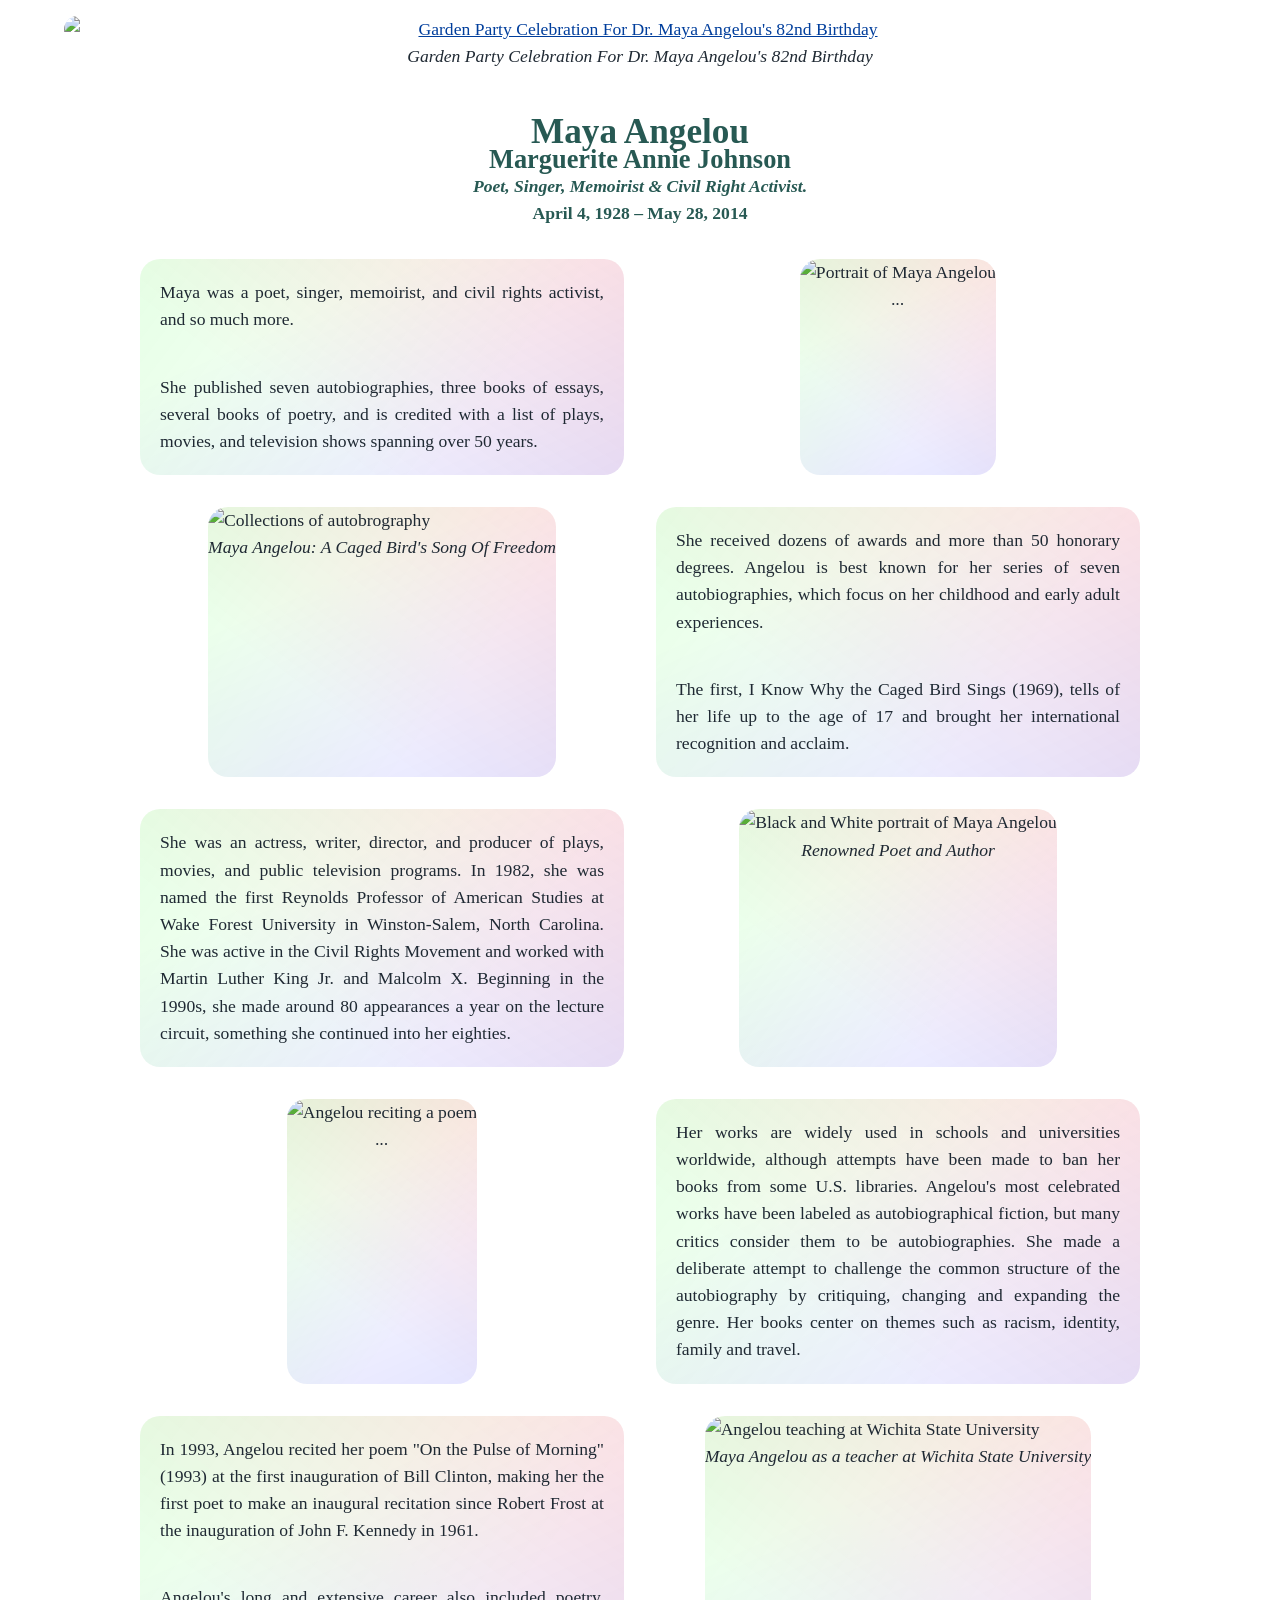
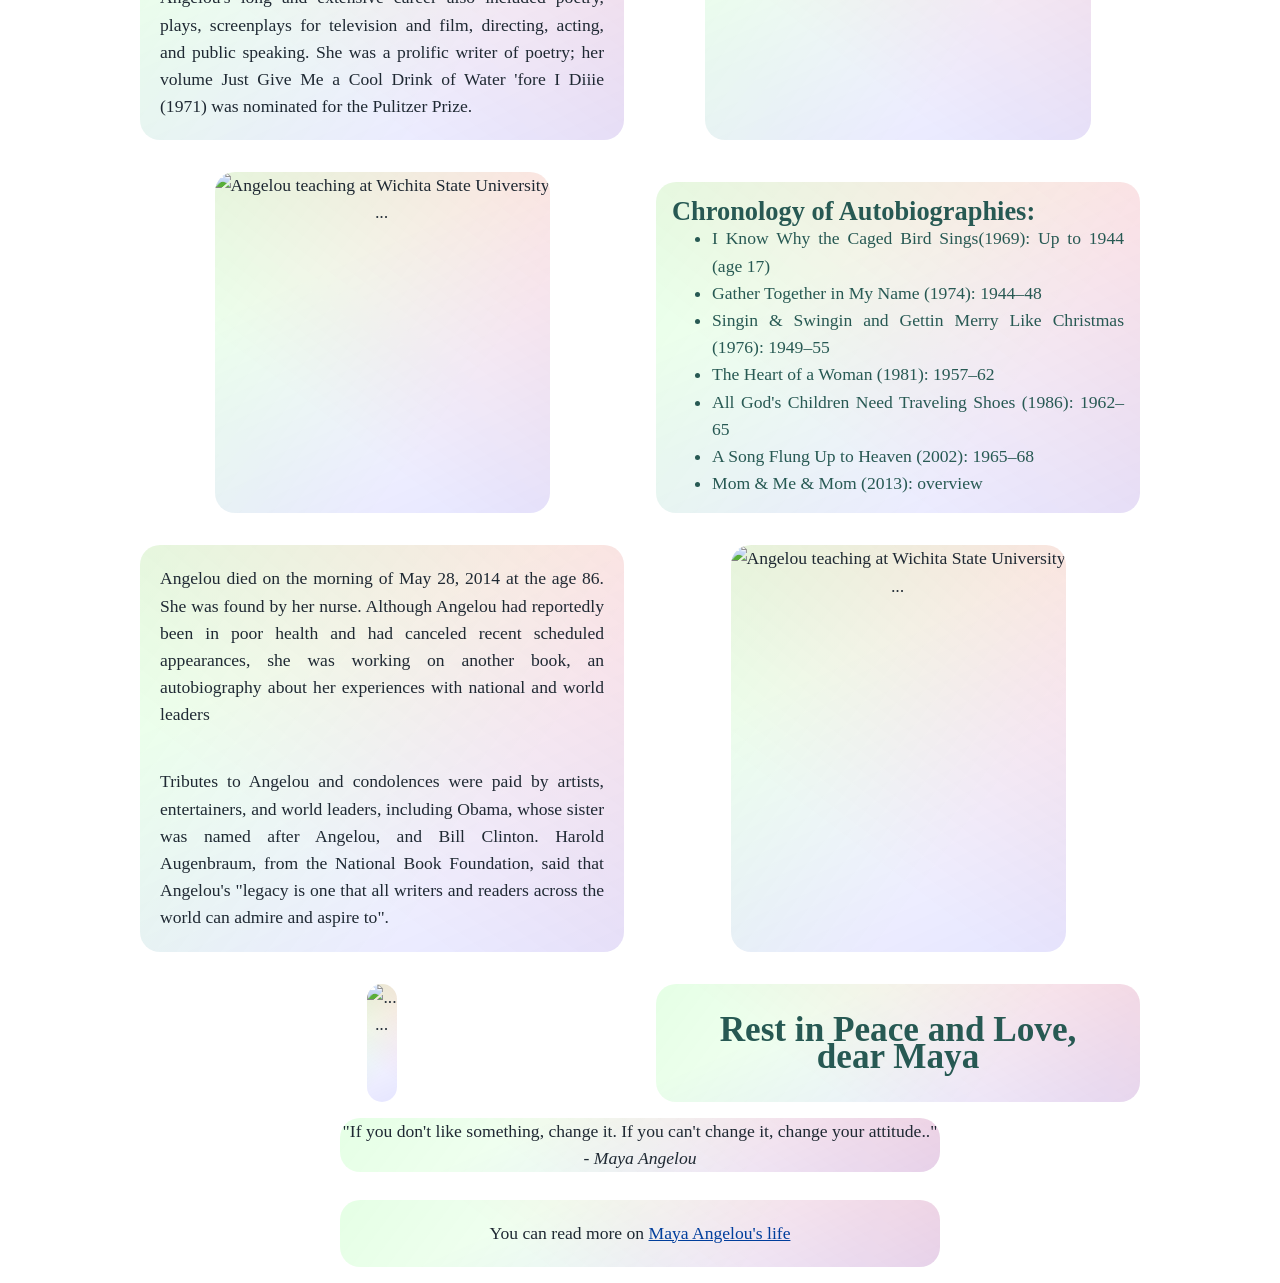
==== commit 6d50d2c8: "change style" ====
--- a/index.html
+++ b/index.html
@@ -134,7 +134,11 @@
       </blockquote>
     </div>
 
-    <p> You can read more on <a id="tribute-link"href="https://www.mayaangelou.com/" target="_blank"> Maya Angelou&apos;s life </a></p>
+    <br>
+
+    <div class="container">
+      <p> You can read more on <a id="tribute-link"href="https://www.mayaangelou.com/" target="_blank"> Maya Angelou&apos;s life </a></p>
+    </div>
 
   </footer>
 
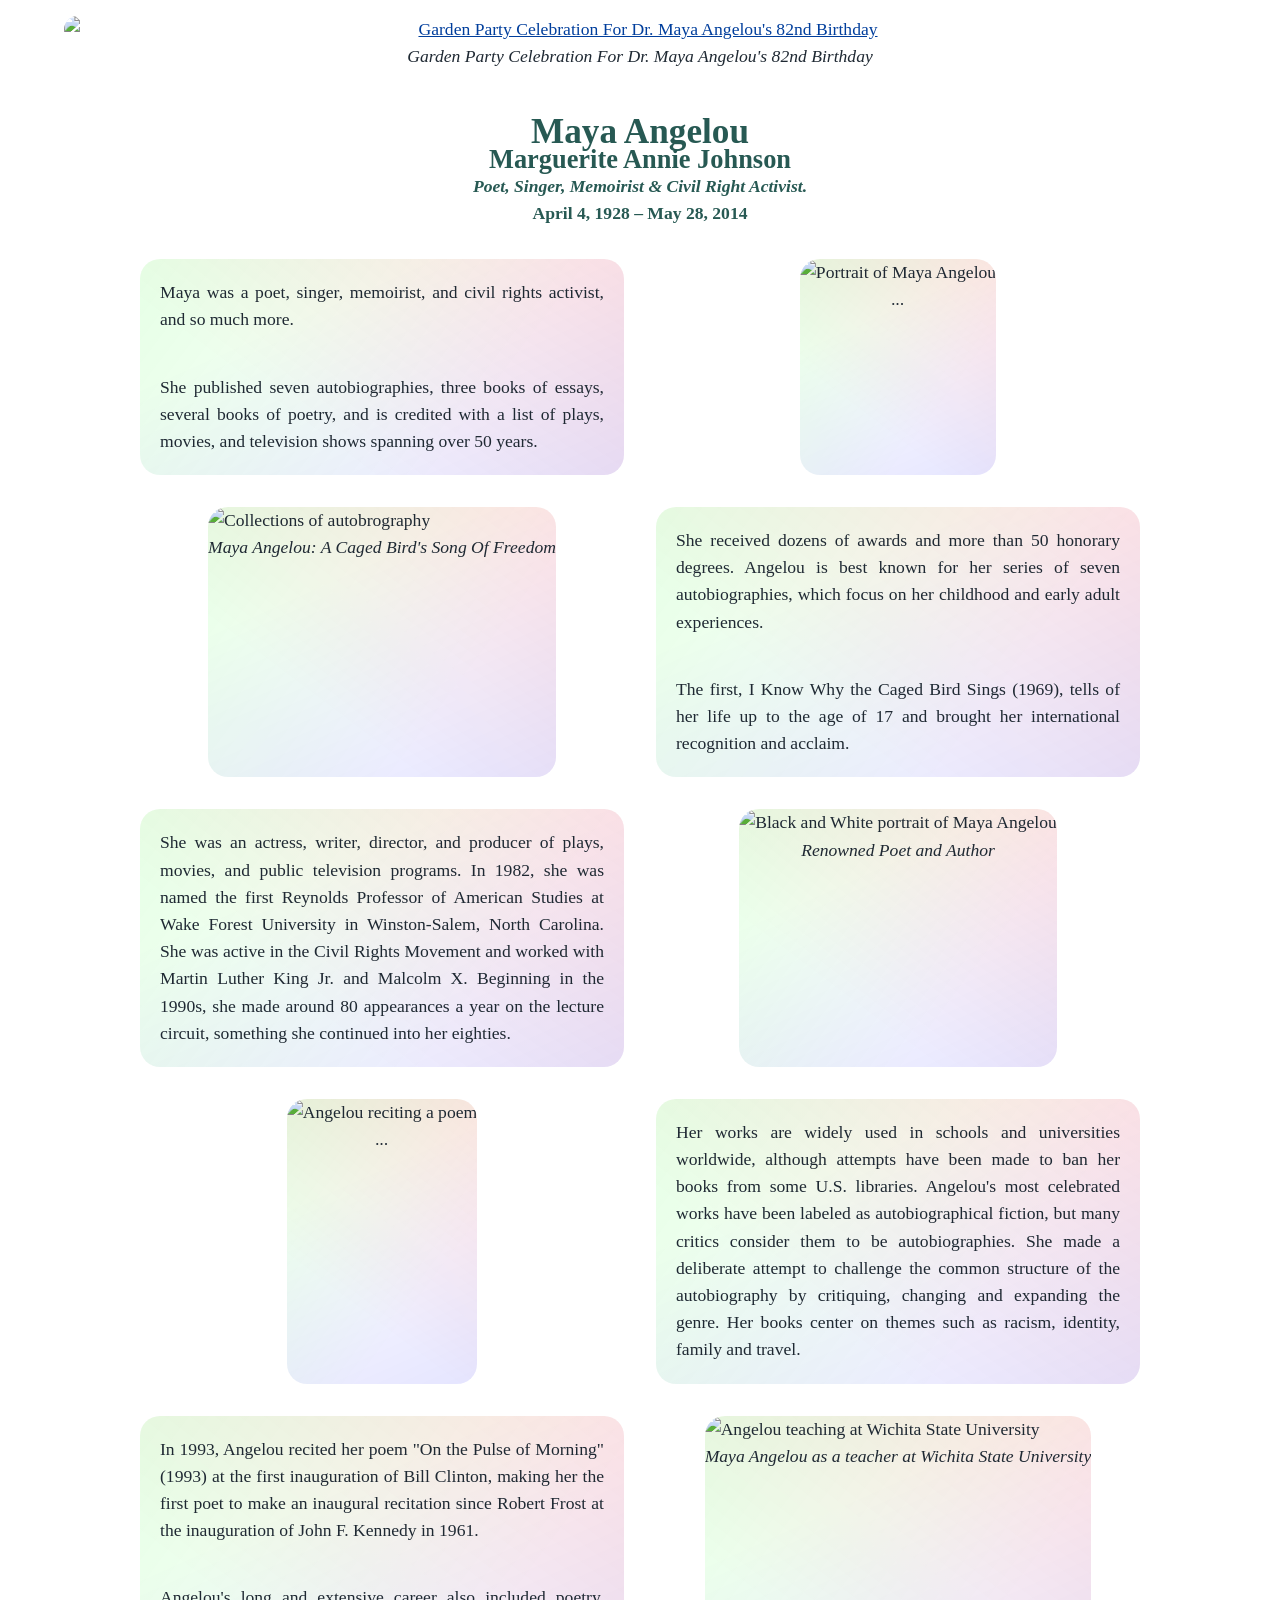
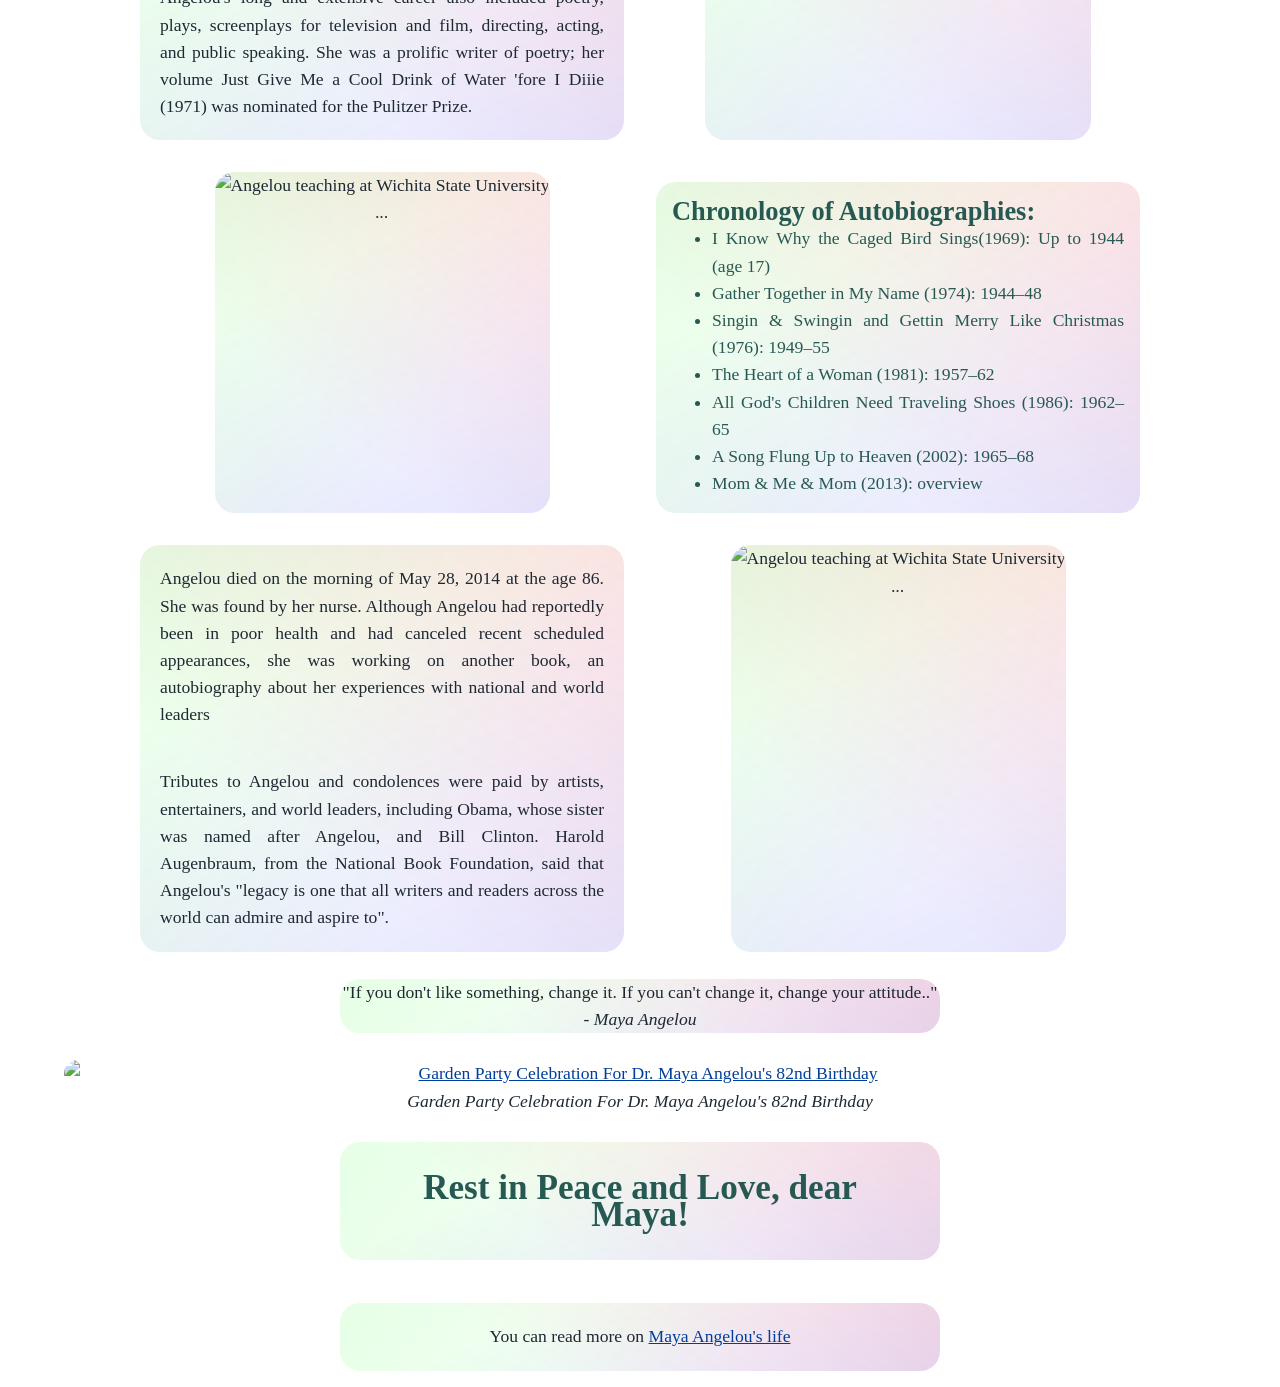
==== commit 871617ef: "change style" ====
--- a/index.html
+++ b/index.html
@@ -108,22 +108,10 @@
         <img class="tribute-img" src="https://i.postimg.cc/8PgK6KML/maya10.jpg" alt="Angelou teaching at Wichita State University">
         <div class="img-caption">...</div>
       </div>
-
-      <div class="container">
-        <img class="tribute-img" src="https://i.postimg.cc/TwW0ygPk/maya16.jpg" alt="...">
-        <div class="img-caption">...</div>
-      </div>
-
-      <div>
-        <h1 class="container" id="title" style="text-align: center;">Rest in Peace and Love, dear Maya</h1>
-      </div>
       
     </div>
 
-    
-  </main>
-  
-  <footer>
+    <br>
 
     <div id="quote" class="container">
       <blockquote> 
@@ -133,6 +121,24 @@
         </cite>
       </blockquote>
     </div>
+
+    <br>
+
+    <figure id="img-div">
+      <a href="https://i.postimg.cc/xTQ5CkVR/maya17.jpg">
+      <img id ="image" src ="https://i.postimg.cc/TwW0ygPk/maya16.jpg" alt="Garden Party Celebration For Dr. Maya Angelou's 82nd Birthday"></a>
+      <figcaption id="img-caption">Garden Party Celebration For Dr. Maya Angelou's 82nd Birthday</figcaption>
+    </figure>
+    
+    <br>
+
+    <div>
+      <h1 class="container" id="title" style="text-align: center;">Rest in Peace and Love, dear Maya!</h1>
+    </div>
+
+  </main>
+  
+  <footer>
 
     <br>
 
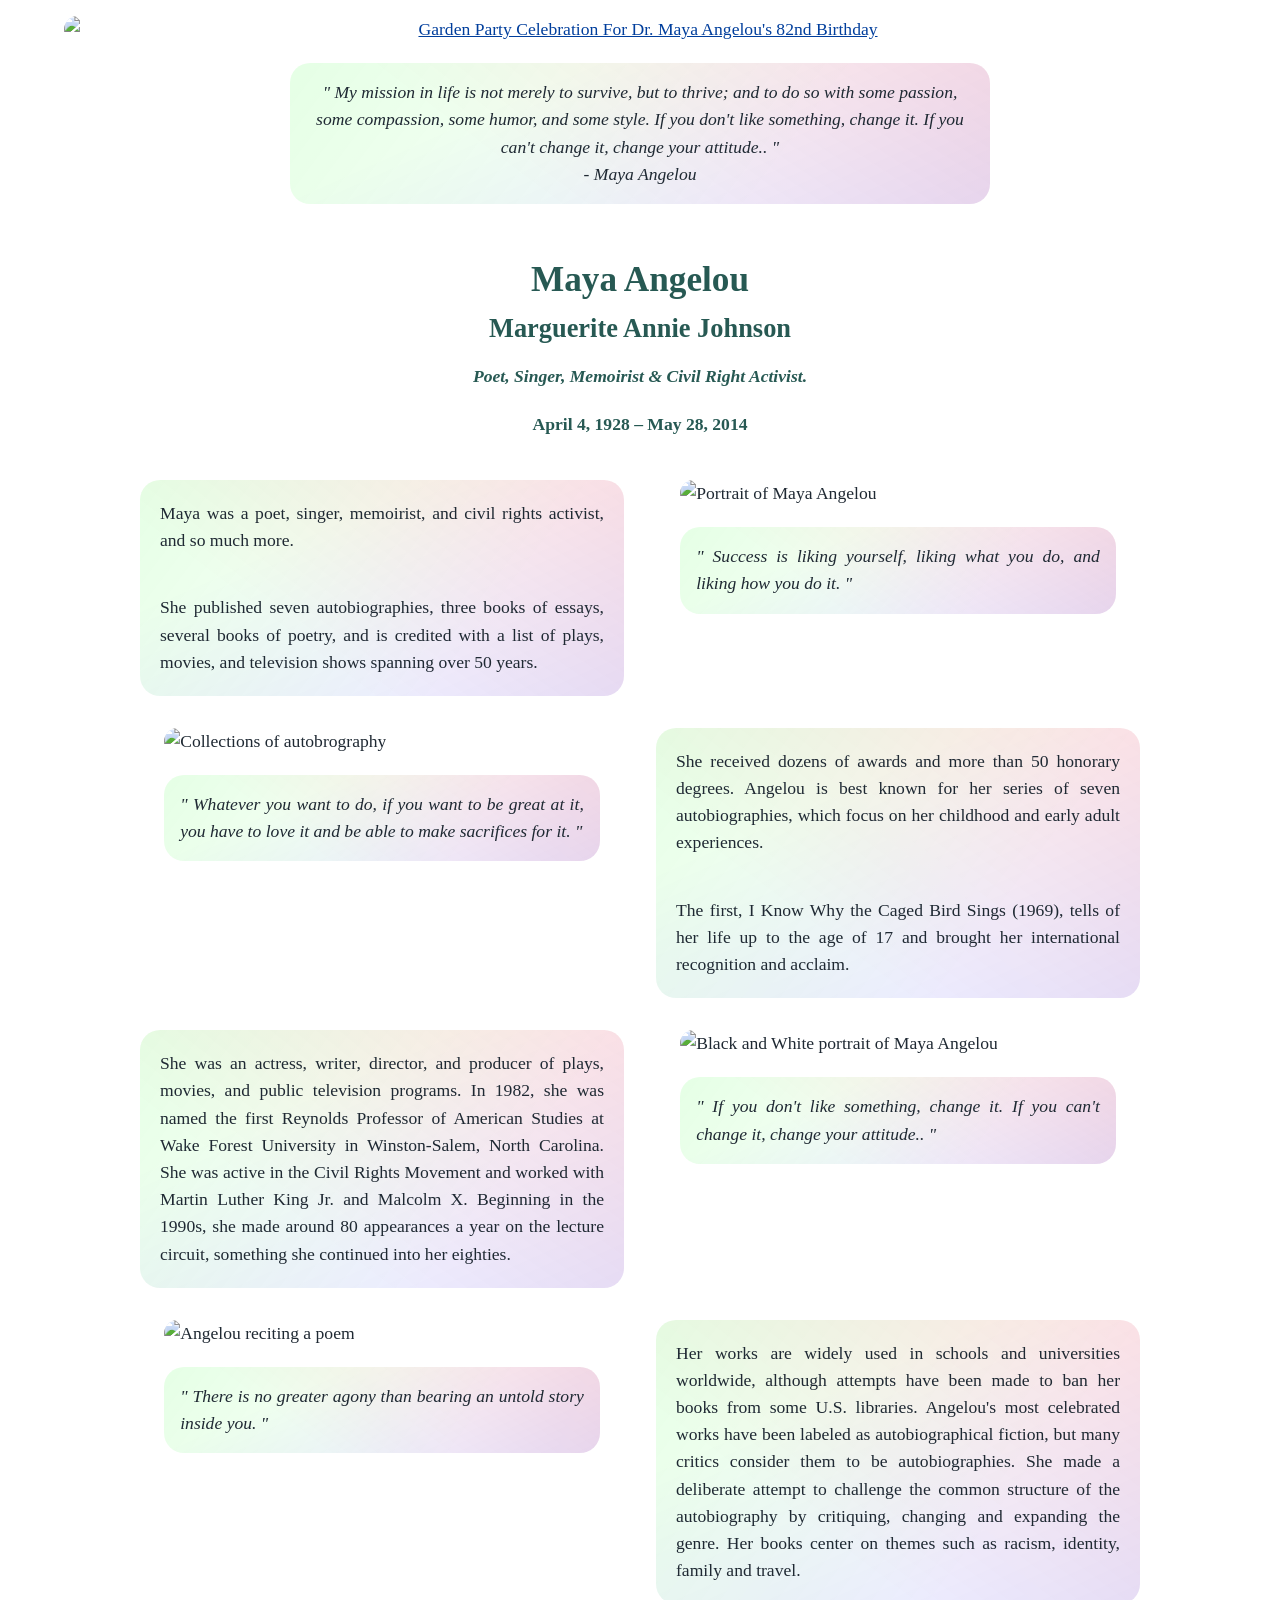
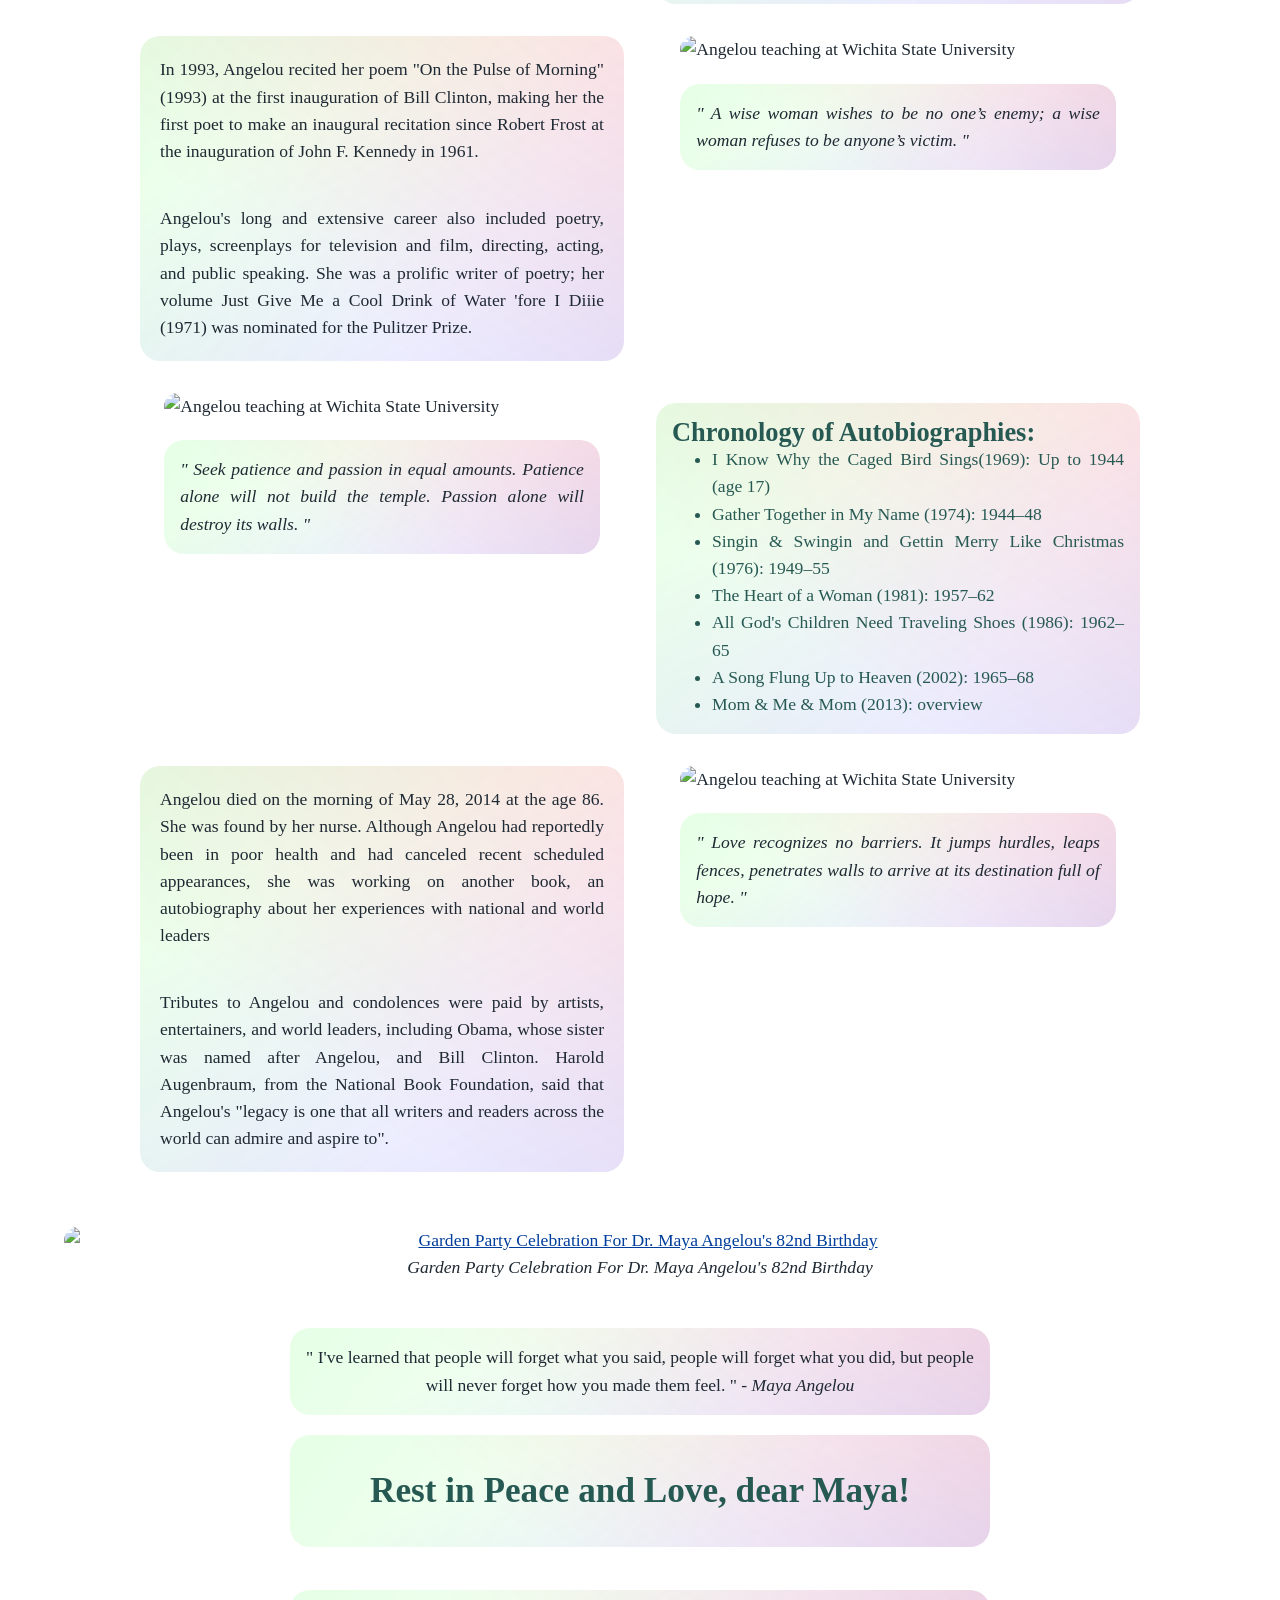
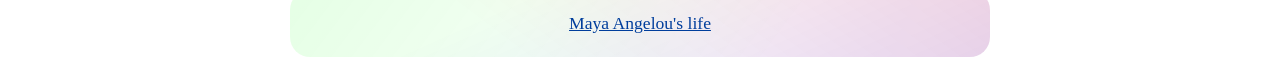
==== commit 9f75851b: "quotes, new images" ====
--- a/index.html
+++ b/index.html
@@ -17,7 +17,19 @@
     <figure id="img-div">
       <a href="https://i.postimg.cc/xTQ5CkVR/maya17.jpg">
       <img id ="image" src ="https://i.postimg.cc/xTQ5CkVR/maya17.jpg" alt="Garden Party Celebration For Dr. Maya Angelou's 82nd Birthday"></a>
-      <figcaption id="img-caption">Garden Party Celebration For Dr. Maya Angelou's 82nd Birthday</figcaption>
+      <figcaption id="img-caption">
+        <div id="quote" class="container">
+          <blockquote> 
+            &quot;
+              My mission in life is not merely to survive, but to thrive; and to do so with some passion, some compassion, some humor, and some style.
+              If you don&apos;t like something, change it. If you can&apos;t change it, change your attitude..
+            &quot;
+            <cite><br>
+            - Maya Angelou
+            </cite>
+          </blockquote>
+        </div>
+      </figcaption>
     </figure>
 
   </header>
@@ -38,14 +50,36 @@
         <p>She published seven autobiographies, three books of essays, several books of poetry, and is credited with a list of plays, movies, and television shows spanning over 50 years.</p>
       </div>
 
-      <div class="container">
+      <div id="img-div">
         <img class="tribute-img" src="https://i.postimg.cc/zDg23ZbJ/maya2.jpg" alt="Portrait of Maya Angelou">
-        <div class="img-caption">...</div>
-      </div>
-
-      <div class="container">
+        <figcaption id="img-caption">
+          <div id="quote" class="container">
+            <blockquote> 
+              &quot;
+                Success is liking yourself, liking what you do, and liking how you do it.
+              &quot;
+              <!-- <cite><br>
+              - Maya Angelou
+              </cite> -->
+            </blockquote>
+          </div>
+        </figcaption>
+      </div>
+
+      <div id="img-div">
         <img class="tribute-img" src="https://i.postimg.cc/wvSWFFP8/maya3.jpg" alt="Collections of autobrography">
-        <div class="img-caption">Maya Angelou: A Caged Bird&apos;s Song Of Freedom</div>
+        <figcaption id="img-caption">
+          <div id="quote" class="container">
+            <blockquote> 
+              &quot;
+                Whatever you want to do, if you want to be great at it, you have to love it and be able to make sacrifices for it. 
+              &quot;
+              <!-- <cite><br>
+              - Maya Angelou
+              </cite> -->
+            </blockquote>
+          </div>
+        </figcaption>
       </div>
 
       <div class="container">
@@ -57,14 +91,36 @@
         <p> She was an actress, writer, director, and producer of plays, movies, and public television programs. In 1982, she was named the first Reynolds Professor of American Studies at Wake Forest University in Winston-Salem, North Carolina. She was active in the Civil Rights Movement and worked with Martin Luther King Jr. and Malcolm X. Beginning in the 1990s, she made around 80 appearances a year on the lecture circuit, something she continued into her eighties.</p>  
       </div>
 
-      <div class="container">
+      <div id="img-div">
         <img class="tribute-img" src="https://i.postimg.cc/Zn8LHmpp/maya8.jpg.jpg" alt="Black and White portrait of Maya Angelou">
-        <div class="img-caption">Renowned Poet and Author</div>
-      </div>
-
-      <div class="container">
+        <figcaption id="img-caption">
+          <div id="quote" class="container">
+            <blockquote> 
+              &quot;
+                If you don&apos;t like something, change it. If you can&apos;t change it, change your attitude..
+              &quot;
+              <!-- <cite><br>
+              - Maya Angelou
+              </cite> -->
+            </blockquote>
+          </div>
+        </figcaption>
+      </div>
+
+      <div id="img-div">
         <img class="tribute-img" src="https://i.postimg.cc/jSZZBR9h/maya9.jpg" alt="Angelou reciting a poem">
-        <div class="img-caption">...</div>
+        <figcaption id="img-caption">
+          <div id="quote" class="container">
+            <blockquote> 
+              &quot;
+                There is no greater agony than bearing an untold story inside you.
+              &quot;
+              <!-- <cite><br>
+              - Maya Angelou
+              </cite> -->
+            </blockquote>
+          </div>
+        </figcaption>
       </div>
 
       <div class="container">
@@ -76,14 +132,36 @@
         <p>Angelou's long and extensive career also included poetry, plays, screenplays for television and film, directing, acting, and public speaking. She was a prolific writer of poetry; her volume Just Give Me a Cool Drink of Water 'fore I Diiie (1971) was nominated for the Pulitzer Prize.</p>
       </div>
 
-      <div class="container">
-        <img class="tribute-img" src="https://i.postimg.cc/xdYy0cbb/mayaImg2.jpg" alt="Angelou teaching at Wichita State University">
-        <div class="img-caption">Maya Angelou as a teacher at Wichita State University</div>
-      </div>
-
-      <div class="container">
+      <div id="img-div">
+        <img class="tribute-img" src="https://i.postimg.cc/HxJZQF69/maya1.jpg" alt="Angelou teaching at Wichita State University">
+        <figcaption id="img-caption">
+          <div id="quote" class="container">
+            <blockquote> 
+              &quot;
+                A wise woman wishes to be no one’s enemy; a wise woman refuses to be anyone’s victim.
+              &quot;
+              <!-- <cite><br>
+              - Maya Angelou
+              </cite> -->
+            </blockquote>
+          </div>
+        </figcaption>
+      </div>
+
+      <div id="img-div">
         <img class="tribute-img" src="https://i.postimg.cc/pXQ0YfJ4/maya4.jpg.jpg" alt="Angelou teaching at Wichita State University">
-        <div class="img-caption">...</div>
+        <figcaption id="img-caption">
+          <div id="quote" class="container">
+            <blockquote> 
+              &quot;
+                Seek patience and passion in equal amounts. Patience alone will not build the temple. Passion alone will destroy its walls.
+              &quot;
+              <!-- <cite><br>
+              - Maya Angelou
+              </cite> -->
+            </blockquote>
+          </div>
+        </figcaption>
       </div>
 
       <div class="container" id="autobio">
@@ -104,24 +182,25 @@
         <p>Tributes to Angelou and condolences were paid by artists, entertainers, and world leaders, including Obama, whose sister was named after Angelou, and Bill Clinton. Harold Augenbraum, from the National Book Foundation, said that Angelou's &quot;legacy is one that all writers and readers across the world can admire and aspire to&quot;.</p>
       </div>
 
-      <div class="container">
+      <div id="img-div">
         <img class="tribute-img" src="https://i.postimg.cc/8PgK6KML/maya10.jpg" alt="Angelou teaching at Wichita State University">
-        <div class="img-caption">...</div>
+        <figcaption id="img-caption">
+          <div id="quote" class="container">
+            <blockquote> 
+              &quot;
+              Love recognizes no barriers. It jumps hurdles, leaps fences, penetrates walls to arrive at its destination full of hope.
+              &quot;
+              <!-- <cite><br>
+              - Maya Angelou
+              </cite> -->
+            </blockquote>
+          </div>
+        </figcaption>
       </div>
       
     </div>
 
     <br>
-
-    <div id="quote" class="container">
-      <blockquote> 
-        &quot;If you don&apos;t like something, change it. If you can&apos;t change it, change your attitude..&quot;
-        <cite>
-        - Maya Angelou
-        </cite>
-      </blockquote>
-    </div>
-
     <br>
 
     <figure id="img-div">
@@ -132,6 +211,17 @@
     
     <br>
 
+    <div id="quote" class="container">
+      <blockquote> 
+        &quot;
+          I've learned that people will forget what you said, people will forget what you did, but people will never forget how you made them feel.
+        &quot;
+        <cite>
+        - Maya Angelou
+        </cite>
+      </blockquote>
+    </div>
+
     <div>
       <h1 class="container" id="title" style="text-align: center;">Rest in Peace and Love, dear Maya!</h1>
     </div>
@@ -143,12 +233,12 @@
     <br>
 
     <div class="container">
-      <p> You can read more on <a id="tribute-link"href="https://www.mayaangelou.com/" target="_blank"> Maya Angelou&apos;s life </a></p>
+      <p><a id="tribute-link"href="https://www.mayaangelou.com/" target="_blank"> Maya Angelou&apos;s life </a></p>
     </div>
 
   </footer>
 
-  <script src="https://cdn.freecodecamp.org/testable-projects-fcc/v1/bundle.js"></script>
+  <!-- <script src="https://cdn.freecodecamp.org/testable-projects-fcc/v1/bundle.js"></script> -->
 
 </body>
 </html>
--- a/style.css
+++ b/style.css
@@ -26,6 +26,7 @@
   /* font-size: 5rem; */
   color:#275953;
   padding: 2rem;
+  line-height: 3rem;
 }
 
 #p-title{
@@ -35,8 +36,8 @@
 
 #img-div{
   /* background-color:rgb(255, 214, 214); */
-  /* margin: auto 0;
-  padding: 0px; */
+  margin: 0 auto;
+  /* padding: 0px; */
   /* border-radius: 10px; */
   border-radius: 20px;
   max-width: 90%;
@@ -45,10 +46,10 @@
 }
 
 #image{
-  border-radius: 30px;
+  border-radius: 20px;
   display: block;
   max-width: 100%;
-  /* margin: 0 auto; */
+  margin: 0 auto;
   /* padding: 20px 0; */
 }
 
@@ -84,7 +85,7 @@
   linear-gradient(127deg, rgba(0,255,0,.1), rgba(0,255,0,0) 70.71%),
   linear-gradient(336deg, rgba(0,0,255,.1), rgba(0,0,255,0) 70.71%);  /* border: 2px solid #275953; */
   border-radius: 20px;
-  max-width: 600px;
+  max-width: 700px;
   overflow: hidden;
   margin: 0 auto;
 }
@@ -95,6 +96,7 @@
 .tribute-img{
   max-width: 100%;
   border-radius: 20px;
+  margin: 0 auto;
 }
 
 .img-caption{
@@ -105,7 +107,9 @@
 }
 
 #quote{
-  /* font-size: 14px;  */
+  font-size: 0.8rm; 
+  margin: 20px auto;
+  padding: 1rem;
 }
 
 
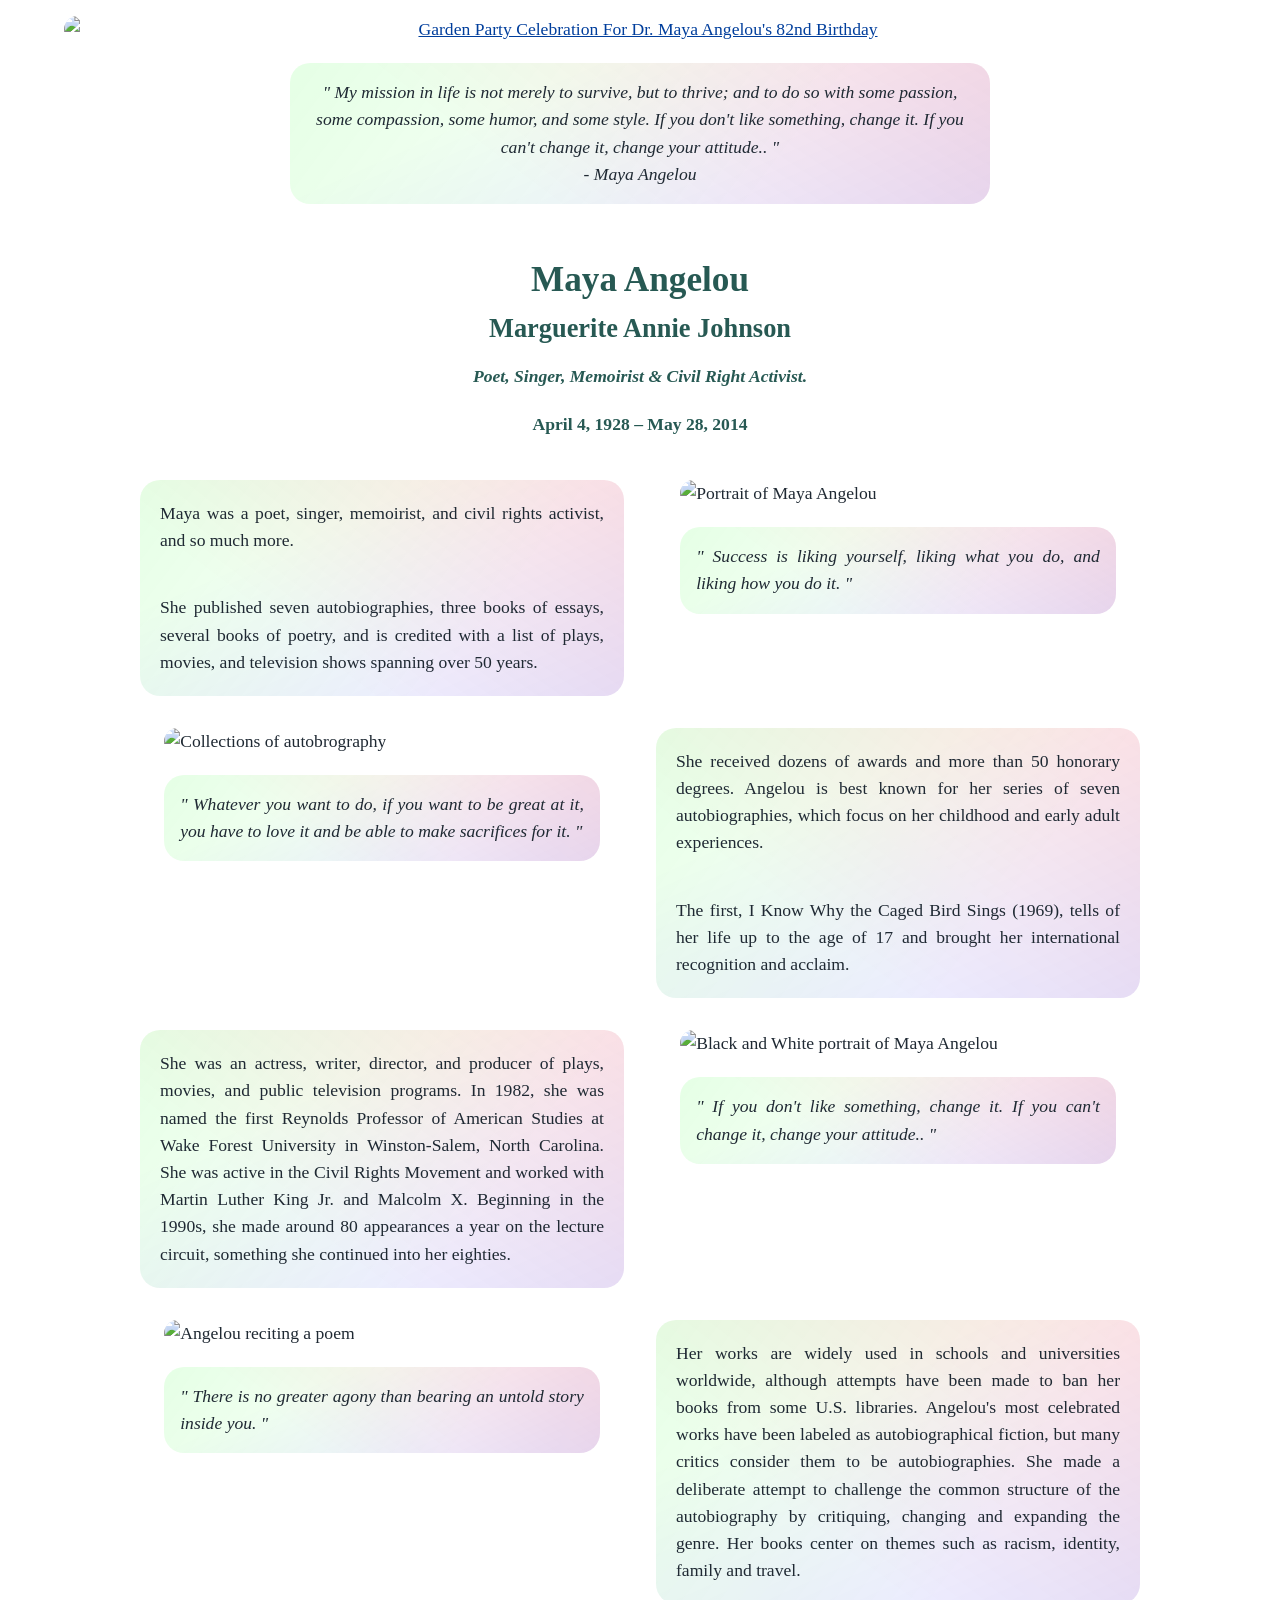
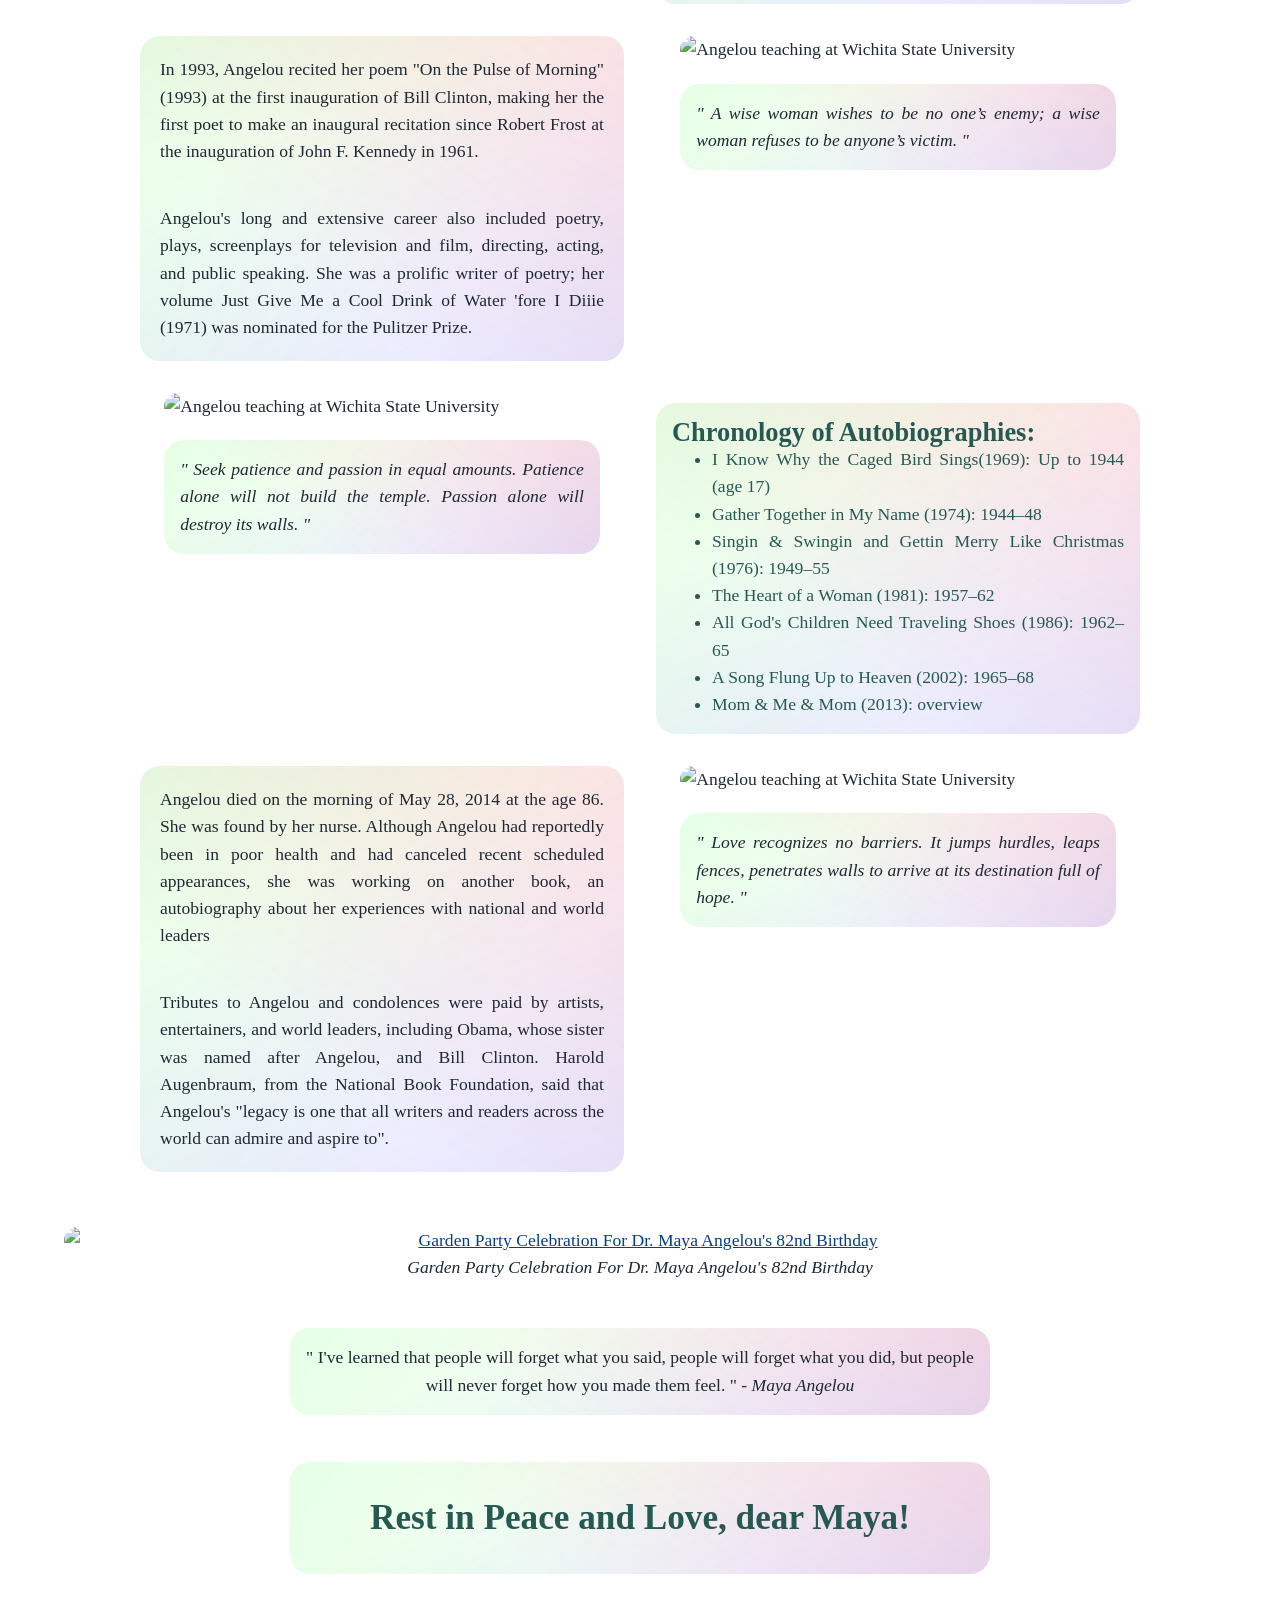
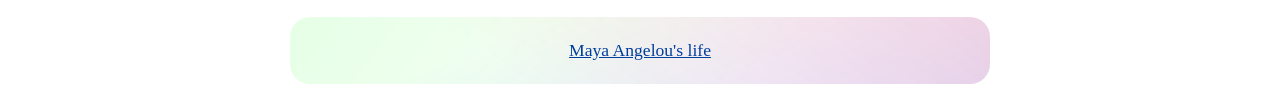
==== commit b27d89d1: "quotes, new images" ====
--- a/index.html
+++ b/index.html
@@ -222,6 +222,8 @@
       </blockquote>
     </div>
 
+    <br>
+
     <div>
       <h1 class="container" id="title" style="text-align: center;">Rest in Peace and Love, dear Maya!</h1>
     </div>
--- a/style.css
+++ b/style.css
@@ -103,11 +103,11 @@
   /* font-size: 14px; */
   font-style: italic;
   text-align: center;
+  font-size: 0.8rm; 
   /* background-color: antiquewhite; */
 }
 
 #quote{
-  font-size: 0.8rm; 
   margin: 20px auto;
   padding: 1rem;
 }
